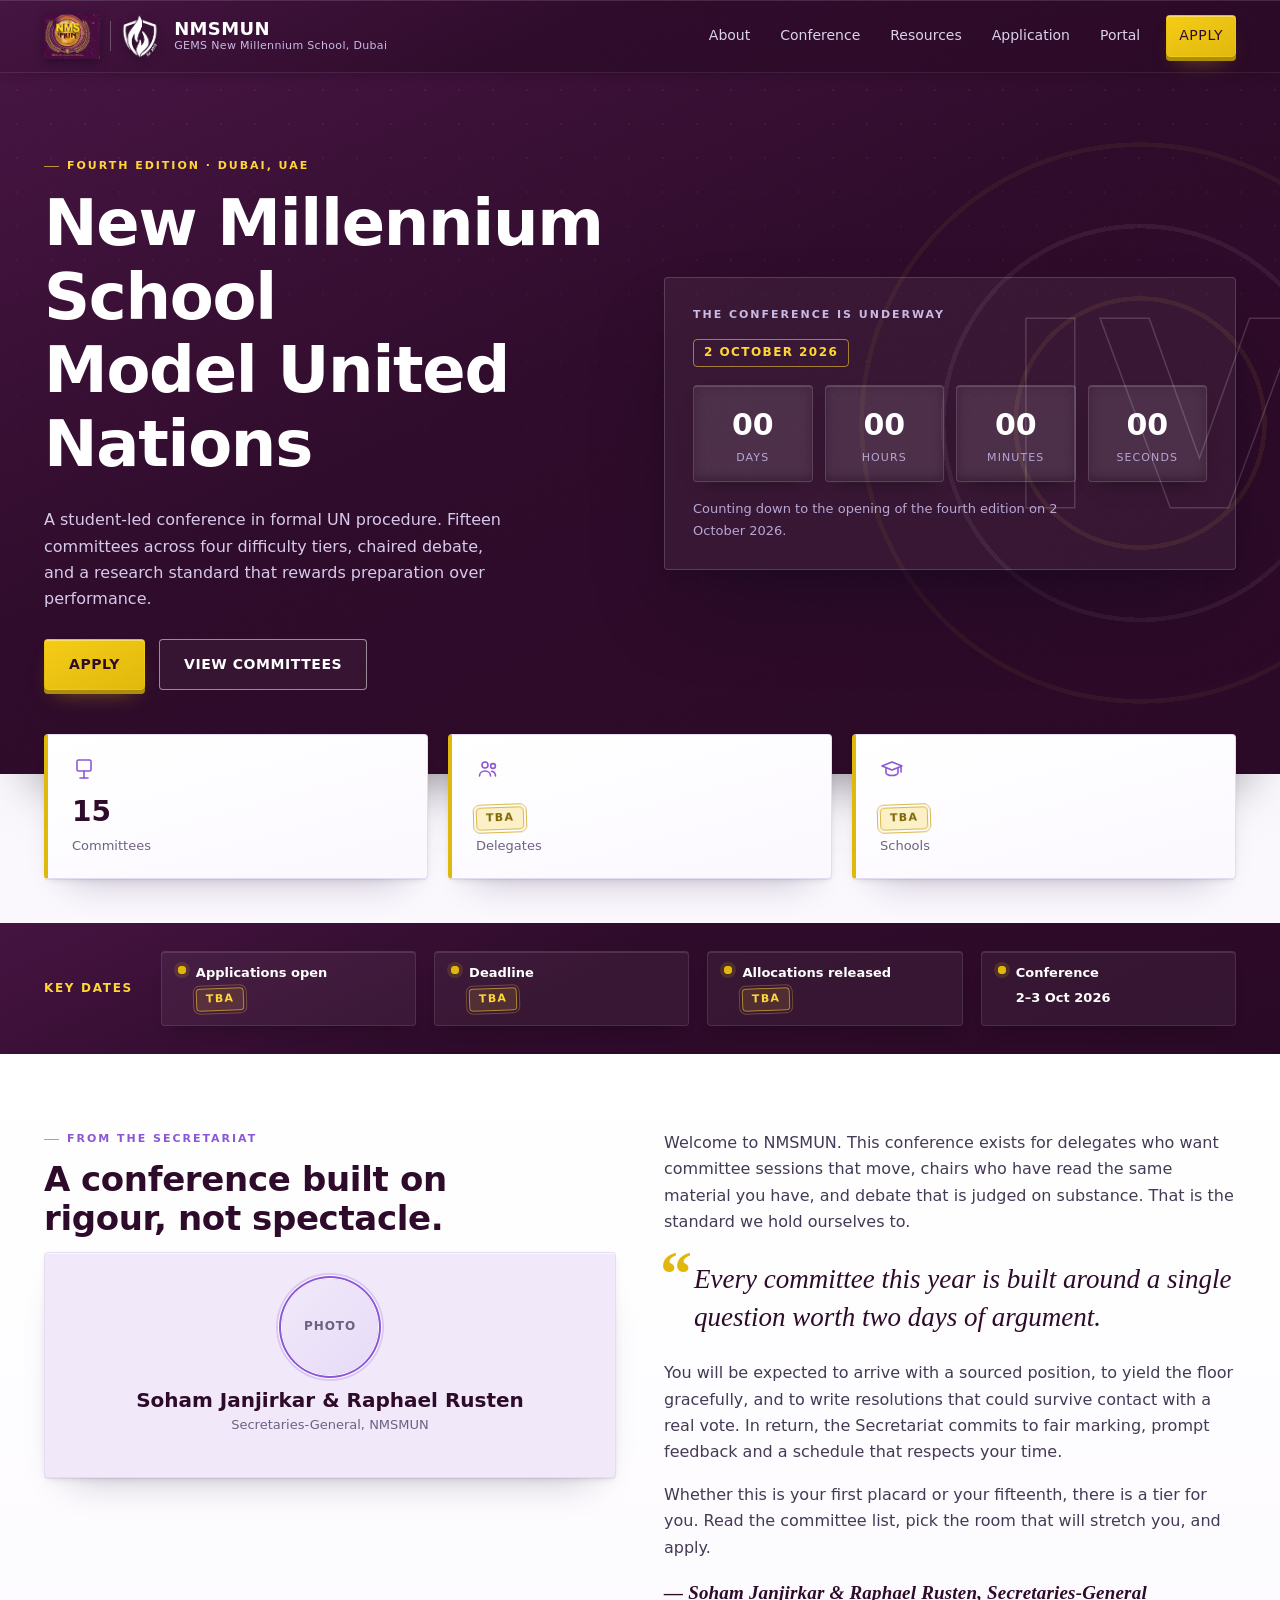
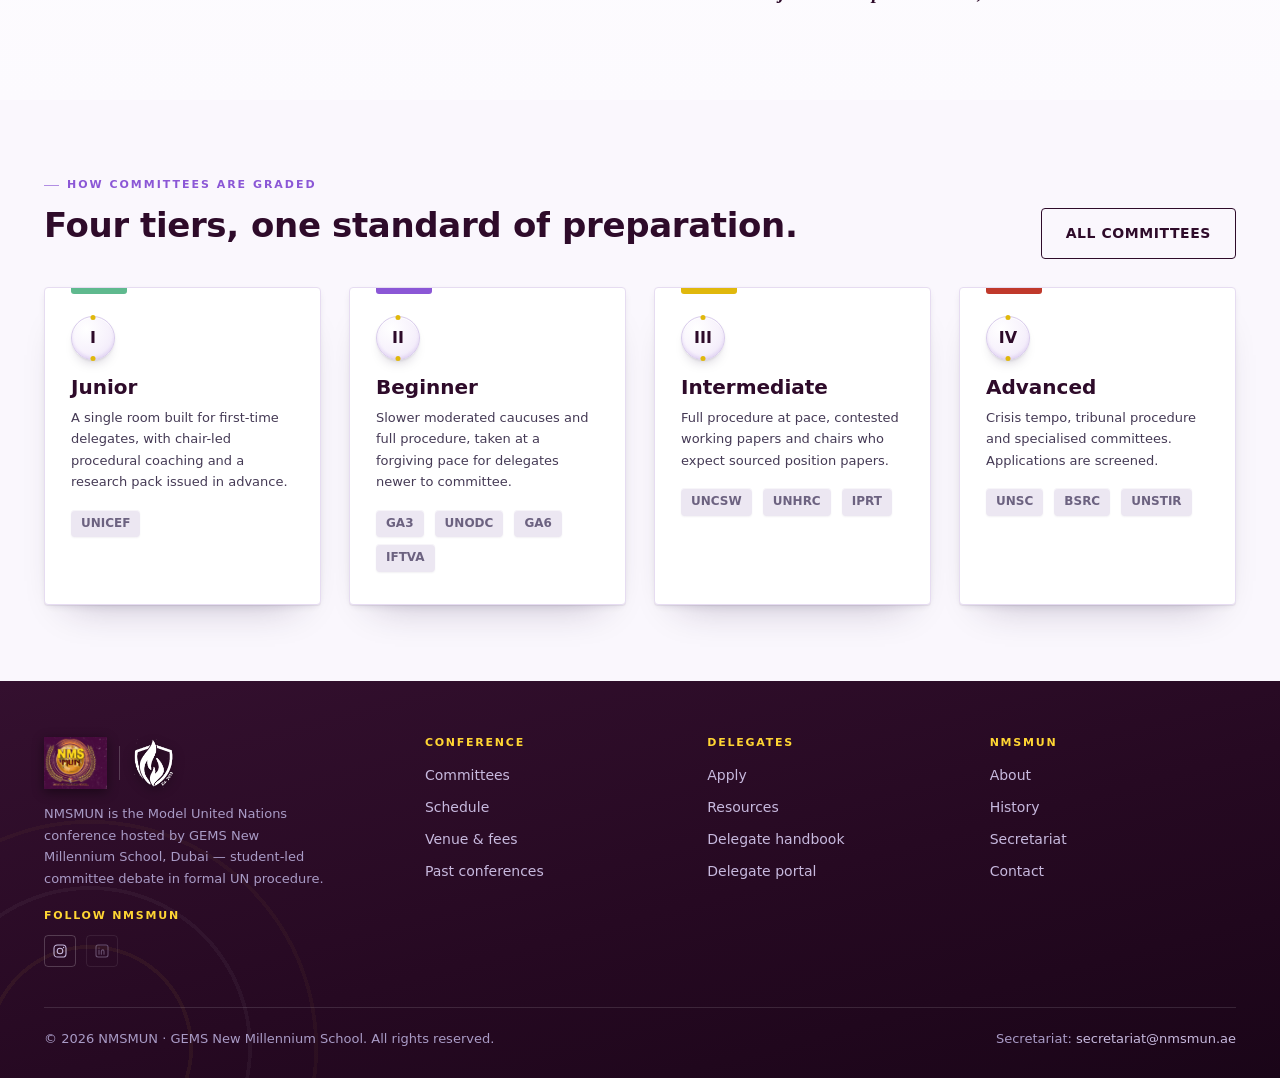
==== Website MUN/index.html @ 80db4995 "Add files via upload" ====
<!doctype html>
<html lang="en">
<head>
  <meta charset="utf-8">
  <meta name="viewport" content="width=device-width, initial-scale=1">
  <title>NMSMUN — New Millennium School Model United Nations</title>
  <meta name="description" content="NMSMUN is the Model United Nations conference hosted by GEMS New Millennium School, Dubai. Fourth edition — applications and dates to be announced.">
  <meta http-equiv="Content-Security-Policy" content="default-src 'self'; script-src 'self'; style-src 'self' 'unsafe-inline' https://fonts.googleapis.com; font-src https://fonts.gstatic.com; img-src 'self' data:; connect-src 'self'; object-src 'none'; base-uri 'self'; form-action 'self'">
  <meta name="referrer" content="strict-origin-when-cross-origin">
  <meta name="theme-color" content="#350D30">
  <link rel="icon" href="assets/favicon.svg" type="image/svg+xml">
  <link rel="preconnect" href="https://fonts.googleapis.com">
  <link rel="preconnect" href="https://fonts.gstatic.com" crossorigin>
  <link href="https://fonts.googleapis.com/css2?family=Bricolage+Grotesque:opsz,wght@12..96,400;12..96,600;12..96,700&family=Fraunces:ital,opsz,wght@0,9..144,500;0,9..144,600;1,9..144,500;1,9..144,600&family=Outfit:wght@400;500;600;700&display=swap" rel="stylesheet">
  <link rel="stylesheet" href="css/styles.css">
</head>
<body class="page-home">
  <!-- Header is injected by js/site.js (edit it in SITE_CONFIG there) -->
  <div id="site-header"></div>

  <main>

    <!-- ============================================================
         HERO
         ============================================================ -->
    <section class="hero section">
      <span class="hero__numeral" aria-hidden="true">IV</span>
      <div class="container split split--hero">

        <div>
          <span class="eyebrow eyebrow--on-purple" data-typewriter>Fourth edition · Dubai, UAE</span>
          <h1 class="hero-title">
            New Millennium School<br>
            Model United Nations
          </h1>
          <p>
            A student-led conference in formal UN procedure. Fifteen committees across four
            difficulty tiers, chaired debate, and a research standard that rewards
            preparation over performance.
          </p>
          <div class="hero__actions">
            <a class="btn btn--primary" href="application.html">Apply</a>
            <a class="btn btn--outline-light" href="conference.html">View committees</a>
          </div>
        </div>

        <!-- Countdown card -->
        <div class="countdown" id="countdown">
          <div class="countdown__label">Conference opens in</div>
          <!-- data-cd-tba: shows "Date TBA" until countdownDateIsConfirmed is true
               in js/site.js, then shows the formatted conference date -->
          <span class="tba tba--on-purple" data-cd-tba>Date TBA</span>
          <div class="countdown__tiles">
            <div class="countdown__tile">
              <div class="countdown__num" data-cd="days">--</div>
              <div class="countdown__unit">Days</div>
            </div>
            <div class="countdown__tile">
              <div class="countdown__num" data-cd="hours">--</div>
              <div class="countdown__unit">Hours</div>
            </div>
            <div class="countdown__tile">
              <div class="countdown__num" data-cd="minutes">--</div>
              <div class="countdown__unit">Minutes</div>
            </div>
            <div class="countdown__tile">
              <div class="countdown__num" data-cd="seconds">--</div>
              <div class="countdown__unit">Seconds</div>
            </div>
          </div>
          <p class="small" style="color:#B7A6D4;margin:16px 0 0">
            Counting down to the opening of the fourth edition on 2 October 2026.
          </p>
        </div>

      </div>
    </section>

    <!-- Stat tiles (overlap the hero slightly) -->
    <div class="container">
      <div class="stat-row" data-reveal-stagger>
        <div class="stat">
          <svg class="icon-glyph" viewBox="0 0 24 24" fill="none" stroke="currentColor" stroke-width="1.6" stroke-linecap="round" stroke-linejoin="round" aria-hidden="true">
            <rect x="5" y="3" width="14" height="11" rx="1.5"/>
            <line x1="12" y1="14" x2="12" y2="21"/>
            <line x1="8" y1="21" x2="16" y2="21"/>
          </svg>
          <div class="stat__num" data-count="15">0</div>
          <div class="stat__label">Committees</div>
        </div>
        <div class="stat">
          <svg class="icon-glyph" viewBox="0 0 24 24" fill="none" stroke="currentColor" stroke-width="1.6" stroke-linecap="round" stroke-linejoin="round" aria-hidden="true">
            <circle cx="9" cy="8" r="3"/>
            <path d="M3.5 19c0-3 2.5-5 5.5-5s5.5 2 5.5 5"/>
            <circle cx="17" cy="9" r="2.4"/>
            <path d="M15.5 14.2c2.3 0.3 4 2.1 4 4.8"/>
          </svg>
          <div class="stat__num"><span class="tba">TBA</span></div>
          <div class="stat__label">Delegates</div>
        </div>
        <div class="stat">
          <svg class="icon-glyph" viewBox="0 0 24 24" fill="none" stroke="currentColor" stroke-width="1.6" stroke-linecap="round" stroke-linejoin="round" aria-hidden="true">
            <path d="M2 9l10-4 10 4-10 4-10-4z"/>
            <path d="M6 11v5c0 1.2 2.7 2.5 6 2.5s6-1.3 6-2.5v-5"/>
            <path d="M21 9v6"/>
          </svg>
          <div class="stat__num"><span class="tba">TBA</span></div>
          <div class="stat__label">Schools</div>
        </div>
      </div>
    </div>

    <!-- Key dates strip -->
    <section class="key-dates">
      <div class="container key-dates__inner">
        <span class="key-dates__label">Key Dates</span>
        <div class="status-strip">
          <div class="status-strip__item">
            <span class="dot" aria-hidden="true"></span>
            <div><h4>Applications open</h4><span class="tba tba--on-purple">TBA</span></div>
          </div>
          <div class="status-strip__item">
            <span class="dot" aria-hidden="true"></span>
            <div><h4>Deadline</h4><span class="tba tba--on-purple">TBA</span></div>
          </div>
          <div class="status-strip__item">
            <span class="dot" aria-hidden="true"></span>
            <div><h4>Allocations released</h4><span class="tba tba--on-purple">TBA</span></div>
          </div>
          <div class="status-strip__item">
            <span class="dot" aria-hidden="true"></span>
            <div><h4>Conference</h4><strong class="small key-dates__value">2–3 Oct 2026</strong></div>
          </div>
        </div>
      </div>
    </section>

    <!-- ============================================================
         SECRETARY-GENERAL'S LETTER
         ============================================================ -->
    <section class="section section--white">
      <div class="container split">

        <div>
          <span class="eyebrow">From the Secretariat</span>
          <h2 class="section-title">A conference built on rigour, not spectacle.</h2>
          <div class="sg-card">
            <div class="ph ph--round ph--avatar" role="img" aria-label="Photos of the Secretaries-General — to be added">Photo</div>
            <h3 class="card-title">Soham Janjirkar &amp; Raphael Rusten</h3>
            <p class="small muted">Secretaries-General, NMSMUN</p>
          </div>
        </div>

        <div>
          <!-- EDIT: replace with the real welcome letter text -->
          <p>
            Welcome to NMSMUN. This conference exists for delegates who want committee
            sessions that move, chairs who have read the same material you have, and
            debate that is judged on substance. That is the standard we hold ourselves to.
          </p>
          <p class="pull-quote">
            Every committee this year is built around a single question worth two days of
            argument.
          </p>
          <p>
            You will be expected to arrive with a sourced position, to yield
            the floor gracefully, and to write resolutions that could survive contact with
            a real vote. In return, the Secretariat commits to fair marking, prompt
            feedback and a schedule that respects your time.
          </p>
          <p>
            Whether this is your first placard or your fifteenth, there is a tier for you.
            Read the committee list, pick the room that will stretch you, and apply.
          </p>
          <p class="signature">— Soham Janjirkar &amp; Raphael Rusten, Secretaries-General</p>
        </div>

      </div>
    </section>

    <!-- ============================================================
         TIERS & COMMUNITIES
         ============================================================ -->
    <section class="section">
      <div class="container">

        <div style="display:flex;justify-content:space-between;align-items:flex-end;gap:20px;flex-wrap:wrap;margin-bottom:28px">
          <div>
            <span class="eyebrow">How committees are graded</span>
            <h2 class="section-title">Four tiers, one standard of preparation.</h2>
          </div>
          <a class="btn btn--outline" href="conference.html">All committees</a>
        </div>

        <div class="grid grid-4" data-reveal-stagger>
          <!-- Junior -->
          <div class="card card--hover">
            <div class="card__top-edge" style="background:#5FB98E"></div>
            <div class="numeral-badge" aria-hidden="true">I</div>
            <h3 class="card-title">Junior</h3>
            <p class="small">A single room built for first-time delegates, with chair-led procedural coaching and a research pack issued in advance.</p>
            <div>
              <span class="chip">UNICEF</span>
            </div>
          </div>
          <!-- Beginner -->
          <div class="card card--hover">
            <div class="card__top-edge" style="background:#8B57D6"></div>
            <div class="numeral-badge" aria-hidden="true">II</div>
            <h3 class="card-title">Beginner</h3>
            <p class="small">Slower moderated caucuses and full procedure, taken at a forgiving pace for delegates newer to committee.</p>
            <div>
              <span class="chip">GA3</span>
              <span class="chip">UNODC</span>
              <span class="chip">GA6</span>
              <span class="chip">IFTVA</span>
            </div>
          </div>
          <!-- Intermediate -->
          <div class="card card--hover">
            <div class="card__top-edge" style="background:#E0B80C"></div>
            <div class="numeral-badge" aria-hidden="true">III</div>
            <h3 class="card-title">Intermediate</h3>
            <p class="small">Full procedure at pace, contested working papers and chairs who expect sourced position papers.</p>
            <div>
              <span class="chip">UNCSW</span>
              <span class="chip">UNHRC</span>
              <span class="chip">IPRT</span>
            </div>
          </div>
          <!-- Advanced -->
          <div class="card card--hover">
            <div class="card__top-edge" style="background:#C0392B"></div>
            <div class="numeral-badge" aria-hidden="true">IV</div>
            <h3 class="card-title">Advanced</h3>
            <p class="small">Crisis tempo, tribunal procedure and specialised committees. Applications are screened.</p>
            <div>
              <span class="chip">UNSC</span>
              <span class="chip">BSRC</span>
              <span class="chip">UNSTIR</span>
            </div>
          </div>
        </div>

      </div>
    </section>

  </main>

  <!-- Footer is injected by js/site.js -->
  <div id="site-footer"></div>
  <script src="js/site.js"></script>
</body>
</html>
---- Website MUN/css/styles.css ----
/* ==========================================================================
   NMSMUN — GEMS New Millennium School Model United Nations
   Global stylesheet. One file, used by every page.

   HOW THIS FILE IS ORGANISED
   1.  Design tokens (colours, fonts, spacing)  <- edit brand colours here
   2.  Base / reset
   3.  Typography helpers
   4.  Layout (container, section, grid)
   5.  Buttons
   6.  Header
   7.  Footer
   8.  Reusable components (cards, chips, TBA flag, stat tiles, accordion...)
   9.  Scroll-reveal animation
   10. Page-specific blocks (home, about, conference, resources, application, portal)
   11. Visual flourishes & extended motion
   12. Responsive / media queries

   Nothing here needs changing to edit page TEXT — that lives in the .html files
   and in js/site.js (header + footer).
   ========================================================================== */

/* 1. DESIGN TOKENS ========================================================= */
:root {
  /* Brand colours (from the design system) */
  --purple:            #2E0B2A; /* header / footer / banners — brand purple, balanced for legibility */
  --purple-deep:       #260922; /* footer — a touch darker than the header */
  --accent:            #8B57D6; /* accent + links */
  --btn:               #E0B80C; /* buttons (yellow / gold) */
  --btn-hover:         #F5CC16; /* buttons brighten on hover */
  --bg:                #FAF7FD; /* page background */
  --text:              #453A55; /* body text */
  --yellow-on-purple:  #FFD633; /* yellow text ON dark purple only */
  --yellow-on-white:   #7D6404; /* yellow text on light backgrounds (never bright yellow) */

  /* Support tones (derived, safe to tweak) */
  --lilac:             #F1E9FA; /* soft lilac card fill */
  --lilac-deep:        #E7DBF7; /* lilac used on white sections */
  --cream:             #FDF7E3; /* confirmation card */
  --border:            #E6DCF1; /* thin 1px light border */
  --border-strong:     #D9CCEC;
  --grey-chip-bg:      #ECE7F2;
  --grey-chip-text:    #6C6280;
  --white:             #FFFFFF;

  /* Type */
  --font-head: "Bricolage Grotesque", "Trebuchet MS", system-ui, sans-serif;
  --font-body: "Outfit", system-ui, -apple-system, "Segoe UI", sans-serif;
  --font-serif: "Fraunces", "Iowan Old Style", Georgia, serif; /* editorial accent — pull-quotes, signature only */

  /* Shape */
  --radius: 4px;                 /* sharp 4px corners everywhere */
  --maxw: 1240px;                /* content max width */
  --hairline: 1px solid var(--border);

  /* Motion */
  --ease: cubic-bezier(0.22, 0.61, 0.36, 1);
  --reveal-speed: 620ms;         /* medium-speed scroll fade */

  /* Shadows — resting elevation for cards/tiles, plus the hover shadow.
     Each is layered (a tight contact shadow + a soft ambient throw) so
     raised surfaces read as sitting at a real height above the page,
     not just outlined. */
  --shadow-rest: 0 1px 1px rgba(37, 20, 63, 0.07), 0 3px 8px -3px rgba(37, 20, 63, 0.14), 0 22px 40px -26px rgba(37, 20, 63, 0.32);
  --shadow-hover: 0 2px 3px rgba(37, 20, 63, 0.09), 0 10px 20px -8px rgba(37, 20, 63, 0.24), 0 36px 60px -28px rgba(37, 20, 63, 0.4);
  --shadow-lg: 0 8px 18px -6px rgba(20, 8, 30, 0.35), 0 46px 90px -34px rgba(20, 8, 30, 0.62);
  --shadow-press: inset 0 2px 5px rgba(37, 20, 63, 0.16), inset 0 0 0 1px rgba(37, 20, 63, 0.03);

  /* Bevels — a hairline highlight standing in for a light source above the
     page, so flat-coloured raised surfaces (white cards, dark glass tiles)
     read as having a lit top edge rather than a painted-on rectangle. */
  --bevel: inset 0 1px 0 rgba(255, 255, 255, 0.8);
  --bevel-dark: inset 0 1px 0 rgba(255, 255, 255, 0.12);

  --btn-shade: #AD8C0A; /* the "side" of the gold button — darker gold, gives it a pressable edge */

  /* Gradient fills for the dark-purple panels (header, hero, footer, banners) —
     a slight diagonal shift in the same brand purple, so panels read as lit
     rather than flat colour swatches. */
  --grad-purple: linear-gradient(155deg, #451441 0%, var(--purple) 45%, #2a0926 100%);
  --grad-purple-deep: linear-gradient(165deg, #34102f 0%, var(--purple-deep) 55%, #1a0518 100%);
}

/* 2. BASE / RESET ========================================================= */
*, *::before, *::after { box-sizing: border-box; }

html { scroll-behavior: smooth; }

body {
  margin: 0;
  /* Two faint colour washes behind the whole page — barely visible on their
     own, but they stop every white/lilac section from reading as one flat
     sheet of colour. */
  background:
    radial-gradient(1100px 620px at 12% -8%, rgba(139, 87, 214, 0.06), transparent 60%),
    radial-gradient(900px 520px at 112% 8%, rgba(224, 184, 12, 0.05), transparent 55%),
    var(--bg);
  color: var(--text);
  font-family: var(--font-body);
  font-size: 16px;
  line-height: 1.65;
  -webkit-font-smoothing: antialiased;
  text-rendering: optimizeLegibility;
}

img { max-width: 100%; display: block; }
a { color: var(--accent); text-decoration: none; }
a:hover { text-decoration: underline; }

/* Fine paper-grain overlay across the whole site — the one thing that most
   separates a flat template from something that feels printed/tactile.
   Fixed, non-interactive, blended so it reads on both light and dark panels. */
body::after {
  content: "";
  position: fixed;
  inset: 0;
  z-index: 250;
  pointer-events: none;
  opacity: 0.035;
  mix-blend-mode: overlay;
  background-image: url("data:image/svg+xml,%3Csvg xmlns='http://www.w3.org/2000/svg'%3E%3Cfilter id='n'%3E%3CfeTurbulence type='fractalNoise' baseFrequency='0.85' numOctaves='2' stitchTiles='stitch'/%3E%3C/filter%3E%3Crect width='100%25' height='100%25' filter='url(%23n)'/%3E%3C/svg%3E");
  background-size: 180px 180px;
}

/* Keyboard focus ring — visible on every interactive element, not just
   form fields. Colour flips to gold inside dark-purple regions so it
   stays legible against both backgrounds. */
:focus-visible { outline: 2px solid var(--accent); outline-offset: 2px; }
.site-header :focus-visible,
.site-footer :focus-visible,
.hero :focus-visible,
.page-banner :focus-visible,
.how-box :focus-visible,
body.page-portal :focus-visible {
  outline-color: var(--yellow-on-purple);
}

h1, h2, h3, h4 {
  font-family: var(--font-head);
  font-weight: 600;              /* semi-bold */
  color: var(--purple);
  line-height: 1.15;
  margin: 0 0 0.4em;
  text-wrap: balance;
}

p { margin: 0 0 1rem; }
ul { margin: 0; padding: 0; list-style: none; }

/* 3. TYPOGRAPHY HELPERS =================================================== */
/* Bold 11px all-caps label with wide letter-spacing, sits above headings */
.eyebrow {
  font-family: var(--font-body);
  font-weight: 700;
  font-size: 11px;
  letter-spacing: 0.18em;
  text-transform: uppercase;
  color: var(--accent);
  margin: 0 0 12px;
  display: block;
}
.eyebrow--on-purple { color: var(--yellow-on-purple); }
/* Small tick before every eyebrow — a running "document heading" mark */
.eyebrow::before {
  content: "";
  display: inline-block;
  width: 15px;
  height: 1px;
  margin-right: 8px;
  vertical-align: middle;
  background: currentColor;
  opacity: 0.65;
}

.section-title { font-size: 34px; letter-spacing: -0.01em; }   /* section titles: 34px */
.card-title    { font-size: 20px; }           /* card titles: 20px */
.small         { font-size: 13px; }           /* small text: 13px */
.muted         { color: var(--grey-chip-text); }
.lede          { font-size: 18px; }

/* Hero headline scales 40 -> 64px */
.hero-title { font-size: clamp(40px, 5.4vw, 64px); letter-spacing: -0.02em; }

/* --- Pull-quote: the one editorial serif moment (SG letter, etc.) ------ */
.pull-quote {
  font-family: var(--font-serif);
  font-style: italic;
  font-weight: 500;
  font-size: clamp(21px, 2.4vw, 27px);
  line-height: 1.42;
  color: var(--purple);
  position: relative;
  padding-left: 30px;
  margin: 24px 0;
}
.pull-quote::before {
  content: "\201C";
  position: absolute;
  left: -4px;
  top: -18px;
  font-family: var(--font-serif);
  font-style: normal;
  font-weight: 600;
  font-size: 64px;
  line-height: 1;
  color: var(--btn);
}
.signature {
  font-family: var(--font-serif);
  font-style: italic;
  font-weight: 600;
  font-size: 19px;
  color: var(--purple);
  letter-spacing: 0.01em;
}

/* 4. LAYOUT ============================================================== */
.container {
  width: 100%;
  max-width: var(--maxw);
  margin: 0 auto;
  padding: 0 24px;
}

/* Every <section class="section"> fades in on scroll (see block 9) */
.section { padding: 76px 0; }
.section--tight { padding: 52px 0; }
.section--white { background: linear-gradient(180deg, #FFFFFF 0%, #FCFAFE 100%); }
.section--lilac { background: linear-gradient(165deg, var(--lilac) 0%, var(--lilac-deep) 100%); }

.grid { display: grid; gap: 28px; }
.grid-2 { grid-template-columns: 1fr 1fr; }
.grid-3 { grid-template-columns: repeat(3, 1fr); }
.grid-4 { grid-template-columns: repeat(4, 1fr); }

.split {
  display: grid;
  grid-template-columns: 1fr 1fr;
  gap: 48px;
  align-items: start;
}
.split--hero { align-items: center; }

/* Purple banner that sits under the header on interior pages */
.page-banner {
  background: var(--grad-purple);
  color: var(--white);
  padding: 64px 0;
}
.page-banner h1 { color: var(--white); font-size: clamp(32px, 4.4vw, 48px); }
.page-banner p { color: #D9CCEC; max-width: 60ch; margin: 0; }
.page-banner .eyebrow { color: var(--yellow-on-purple); }

/* 5. BUTTONS ============================================================= */
.btn {
  display: inline-flex;
  align-items: center;
  justify-content: center;
  gap: 8px;
  font-family: var(--font-body);
  font-weight: 700;
  font-size: 14px;
  letter-spacing: 0.04em;
  text-transform: uppercase;
  padding: 13px 24px;
  border-radius: var(--radius);
  border: 1px solid transparent;
  cursor: pointer;
  transition: background-color 160ms var(--ease), color 160ms var(--ease),
              border-color 160ms var(--ease), transform 160ms var(--ease);
}
.btn:hover { text-decoration: none; transform: translateY(-2px); }
.btn:active { transform: translateY(0) scale(0.96); }
.btn[disabled]:hover, .btn[disabled]:active { transform: none; }

/* Primary — the yellow button. Brightens on hover. Gradient + a solid
   "side" edge (the 0 4px 0 layer) instead of a flat fill, so it reads as a
   physical keycap sitting above the page — and can visibly press down. */
.btn--primary {
  background: linear-gradient(155deg, var(--btn-hover), var(--btn));
  color: var(--purple);
  box-shadow: 0 4px 0 var(--btn-shade), 0 12px 22px -12px rgba(224, 184, 12, 0.55), inset 0 1px 0 rgba(255, 255, 255, 0.35);
}
.btn--primary:hover {
  background: linear-gradient(155deg, var(--btn-hover), var(--btn-hover));
  box-shadow: 0 6px 0 var(--btn-shade), 0 20px 32px -12px rgba(224, 184, 12, 0.65), inset 0 1px 0 rgba(255, 255, 255, 0.45);
}
.btn--primary:active {
  transform: translateY(2px);
  box-shadow: 0 2px 0 var(--btn-shade), 0 8px 16px -10px rgba(224, 184, 12, 0.5), inset 0 1px 0 rgba(255, 255, 255, 0.3);
}

/* Outlined — used next to the primary button */
.btn--outline {
  background: transparent;
  border-color: currentColor;
  color: var(--purple);
}
.btn--outline:hover { border-color: var(--btn); color: var(--yellow-on-white); box-shadow: var(--shadow-rest); }

/* Outline variant when sitting on the dark purple hero — a touch of glass */
.btn--outline-light {
  color: var(--white);
  border-color: rgba(255,255,255,0.5);
  background: rgba(255, 255, 255, 0.04);
  backdrop-filter: blur(6px);
  -webkit-backdrop-filter: blur(6px);
}
.btn--outline-light:hover { border-color: var(--btn); color: var(--yellow-on-purple); background: rgba(255, 255, 255, 0.07); }

.btn--sm { padding: 9px 16px; font-size: 12px; }
.btn[disabled] { opacity: 0.45; cursor: not-allowed; }

/* 6. HEADER ============================================================= */
/* Markup is injected by js/site.js so it is identical on every page. */
.site-header {
  position: sticky;
  top: 0;
  z-index: 100;
  background: var(--grad-purple);
  border-bottom: 1px solid rgba(255, 255, 255, 0.08);
  box-shadow: var(--bevel-dark), 0 4px 14px -8px rgba(10, 4, 14, 0.45);
  transition: box-shadow 260ms var(--ease);
}
/* js/site.js (initHeaderScrollShadow) adds this once the page scrolls, so the
   header lifts off the content instead of just ending at a hairline. */
.site-header.is-scrolled { box-shadow: var(--bevel-dark), 0 18px 34px -22px rgba(10, 4, 14, 0.65); }
.site-header__inner {
  display: flex;
  align-items: center;
  justify-content: space-between;
  gap: 24px;
  min-height: 72px;
  padding-top: 10px;
  padding-bottom: 10px;
}
.brand { display: flex; align-items: center; gap: 12px; }
.brand__logos { display: flex; align-items: center; gap: 10px; }
.brand__logos img { height: 46px; width: auto; filter: drop-shadow(0 3px 5px rgba(10, 4, 14, 0.4)); transition: transform 260ms var(--ease); }         /* logos at 46px */
.brand:hover .brand__logos img:first-child { transform: rotate(-8deg) scale(1.08); }
.brand__divider {
  width: 1px;
  height: 30px;
  background: rgba(255, 255, 255, 0.25);
}
.brand__text { display: flex; flex-direction: column; line-height: 1.15; }
.brand__name {
  font-family: var(--font-head);
  font-weight: 600;
  font-size: 18px;
  color: var(--white);
  letter-spacing: 0.02em;
}
.brand__school { font-size: 11px; color: #C9B9E4; letter-spacing: 0.03em; }

.nav { display: flex; align-items: center; gap: 6px; }
.nav a {
  position: relative;
  color: #DCD2EC;
  font-size: 14px;
  font-weight: 500;
  padding: 8px 12px;
  border-radius: var(--radius);
}
.nav a:hover { color: var(--white); text-decoration: none; }
/* Active page gets a yellow underline */
.nav a[aria-current="page"] { color: var(--white); }
.nav a[aria-current="page"]::after {
  content: "";
  position: absolute;
  left: 12px;
  right: 12px;
  bottom: 2px;
  height: 2px;
  background: var(--btn);
  border-radius: 2px;
}
.nav .btn { margin-left: 8px; }
/* Nav link colour must not bleed into the Apply button */
.nav .btn--primary { color: var(--purple); }
.nav .btn--primary:hover { color: var(--purple); }
.nav .btn--outline-light { color: var(--white); }

/* Mobile nav toggle (hidden on desktop) */
.nav-toggle {
  display: none;
  background: transparent;
  border: 1px solid rgba(255,255,255,0.3);
  border-radius: var(--radius);
  color: var(--white);
  padding: 8px 10px;
  cursor: pointer;
  font-size: 13px;
}

/* 7. FOOTER ============================================================= */
.site-footer {
  background: var(--grad-purple-deep);
  color: #C7B9DE;
  padding: 56px 0 28px;
  position: relative;
  overflow: hidden;
}
.site-footer a { color: #C7B9DE; }
.site-footer a:hover { color: var(--yellow-on-purple); text-decoration: none; }
/* Faint echo of the hero/page-banner ring motif, so the footer reads as
   part of the same system rather than a plain dark strip closing the page. */
.site-footer::before {
  content: "";
  position: absolute;
  bottom: -230px; left: -170px;
  width: 520px; height: 520px;
  border-radius: 50%;
  pointer-events: none;
  z-index: 0;
  background: radial-gradient(circle,
    transparent 0 27%,
    rgba(255, 214, 51, 0.05) 27% 28%, transparent 28% 43%,
    rgba(255, 255, 255, 0.04) 43% 44%, transparent 44% 61%,
    rgba(255, 214, 51, 0.035) 61% 62%, transparent 62% 80%,
    rgba(255, 255, 255, 0.03) 80% 81%, transparent 81%);
}
.site-footer > .container { position: relative; z-index: 1; }
.footer-top {
  display: grid;
  grid-template-columns: 1.4fr 1fr 1fr 1fr;
  gap: 36px;
}
.footer-brand__logos { display: flex; align-items: center; gap: 12px; margin-bottom: 14px; }
.footer-brand__logos img { height: 52px; width: auto; filter: drop-shadow(0 3px 6px rgba(0, 0, 0, 0.45)); }   /* footer logos at 52px */
.footer-brand__divider { width: 1px; height: 34px; background: rgba(255,255,255,0.2); }
.footer-brand p { font-size: 13px; max-width: 34ch; color: #A99BC6; }
.footer-social { margin-top: 18px; }
.footer-social__label {
  display: block;
  font-family: var(--font-body);
  font-weight: 700;
  font-size: 11px;
  letter-spacing: 0.16em;
  text-transform: uppercase;
  color: var(--yellow-on-purple);
  margin-bottom: 10px;
}
.footer-social__icons { display: flex; gap: 10px; }
.footer-social__link {
  display: flex;
  align-items: center;
  justify-content: center;
  width: 32px;
  height: 32px;
  border: 1px solid rgba(255,255,255,0.2);
  border-radius: var(--radius);
  color: #C7B9DE;
  transition: border-color 200ms var(--ease), color 200ms var(--ease);
}
.footer-social__link:hover { border-color: var(--yellow-on-purple); color: var(--yellow-on-purple); }
.footer-social__link.is-soon { opacity: 0.4; cursor: default; }
.footer-social__link.is-soon:hover { border-color: rgba(255,255,255,0.2); color: #C7B9DE; }
.footer-col h4 {
  font-family: var(--font-body);
  font-weight: 700;
  font-size: 11px;
  letter-spacing: 0.16em;
  text-transform: uppercase;
  color: var(--yellow-on-purple);
  margin-bottom: 14px;
}
.footer-col li { margin-bottom: 9px; font-size: 14px; }
.footer-bottom {
  margin-top: 40px;
  padding-top: 20px;
  border-top: 1px solid rgba(255, 255, 255, 0.12);
  display: flex;
  justify-content: space-between;
  gap: 16px;
  flex-wrap: wrap;
  font-size: 13px;
  color: #A99BC6;
}

/* 8. REUSABLE COMPONENTS ================================================ */

/* --- TBA / placeholder flag -------------------------------------------------
   Wrap ANY not-yet-final value in <span class="tba">TBA</span> (or add the
   class "is-tba" to a chip). Every placeholder on the site uses this so it is
   obvious what still needs real content. */
.tba {
  display: inline-block;
  font-family: var(--font-body);
  font-weight: 700;
  font-size: 11px;
  letter-spacing: 0.12em;
  text-transform: uppercase;
  color: var(--yellow-on-white);
  background: #FBF0C6;
  border: 1.5px solid #D9B84A;
  outline: 1px solid #D9B84A;
  outline-offset: 2px;
  border-radius: var(--radius);
  padding: 2px 9px;
  line-height: 1.5;
  transform: rotate(-2deg);
}
/* TBA sitting on a dark purple background */
.tba--on-purple {
  color: var(--yellow-on-purple);
  background: rgba(255, 214, 51, 0.12);
  border-color: rgba(255, 214, 51, 0.55);
  outline-color: rgba(255, 214, 51, 0.28);
}

/* --- Numeral badge: the site's recurring roman-numeral seal — tier
   markers, milestones, resource cards, all read from the same device. */
.numeral-badge, .rn-card__numeral {
  display: inline-flex;
  align-items: center;
  justify-content: center;
  width: 44px;
  height: 44px;
  border-radius: 50%;
  border: 1.5px solid var(--border-strong);
  font-family: var(--font-head);
  font-weight: 600;
  font-size: 16px;
  color: var(--purple);
  background: radial-gradient(circle at 34% 28%, #FFFFFF 0%, #F7F2FC 55%, #ECE3F7 100%);
  position: relative;
  flex: none;
  line-height: 1;
  box-shadow: 0 1px 2px rgba(37, 20, 63, 0.08), 0 8px 14px -9px rgba(37, 20, 63, 0.4),
              inset 0 1px 0 rgba(255, 255, 255, 0.95), inset 0 -2px 3px rgba(139, 87, 214, 0.14);
  transition: box-shadow 220ms var(--ease), transform 220ms var(--ease);
}
.card--hover:hover .numeral-badge {
  box-shadow: 0 0 0 5px rgba(139, 87, 214, 0.12), 0 10px 16px -9px rgba(37, 20, 63, 0.45),
              inset 0 1px 0 rgba(255, 255, 255, 0.95), inset 0 -2px 3px rgba(139, 87, 214, 0.14);
  transform: scale(1.06);
}
.numeral-badge::before, .numeral-badge::after,
.rn-card__numeral::before, .rn-card__numeral::after {
  content: "";
  position: absolute;
  left: 50%;
  width: 5px;
  height: 5px;
  border-radius: 50%;
  background: var(--btn);
  transform: translateX(-50%);
}
.numeral-badge::before, .rn-card__numeral::before { top: -2px; }
.numeral-badge::after,  .rn-card__numeral::after  { bottom: -2px; }
.card > .numeral-badge { margin-bottom: 16px; }
.rn-card__numeral { font-size: 18px; margin-bottom: 16px; }

.numeral-badge--on-purple {
  background: radial-gradient(circle at 34% 28%, rgba(255, 255, 255, 0.16), rgba(255, 255, 255, 0.02) 65%);
  border-color: rgba(255, 214, 51, 0.5);
  color: var(--white);
  box-shadow: 0 8px 14px -9px rgba(0, 0, 0, 0.55), inset 0 1px 0 rgba(255, 255, 255, 0.22), inset 0 -2px 3px rgba(0, 0, 0, 0.35);
}
.numeral-badge--on-purple::before, .numeral-badge--on-purple::after {
  background: var(--yellow-on-purple);
}

/* --- Card ---------------------------------------------------------------- */
.card {
  background: var(--white);
  border: var(--hairline);
  border-radius: var(--radius);
  padding: 26px;
  box-shadow: var(--shadow-rest), var(--bevel);
  transition: transform 200ms var(--ease), box-shadow 200ms var(--ease),
              border-color 200ms var(--ease);
}
/* Cards lift + tilt toward the cursor on hover, soft shadow, border turns
   yellow. --tilt-x/--tilt-y/--spot-x/--spot-y are set by js/site.js
   (initCardTilt) — they simply sit at their flat defaults without JS. */
.card--hover {
  --tilt-x: 0deg;
  --tilt-y: 0deg;
  --lift: 0px;
  position: relative;
  transform: perspective(900px) rotateX(var(--tilt-x)) rotateY(var(--tilt-y)) translateY(var(--lift));
}
.card--hover::before {
  content: "";
  position: absolute;
  inset: 0;
  pointer-events: none;
  border-radius: inherit;
  opacity: 0;
  background: radial-gradient(220px circle at var(--spot-x, 50%) var(--spot-y, 50%), rgba(139, 87, 214, 0.14), transparent 70%);
  transition: opacity 300ms var(--ease);
}
.card--hover:hover {
  --lift: -4px;
  box-shadow: var(--shadow-hover), var(--bevel);
  border-color: var(--btn);
}
.card--hover:hover::before { opacity: 1; }
.card__top-edge { height: 6px; width: 56px; border-radius: 0 0 3px 3px; margin: -26px 0 22px; }

/* --- Chips ------------------------------------------------------------- */
.chip {
  display: inline-block;
  font-size: 12px;
  font-weight: 600;
  padding: 4px 10px;
  border-radius: var(--radius);
  background: var(--grey-chip-bg);
  color: var(--grey-chip-text);
  margin: 0 6px 6px 0;
  box-shadow: 0 1px 2px rgba(37, 20, 63, 0.06), inset 0 1px 0 rgba(255, 255, 255, 0.6);
}
.chip--yellow {                      /* the one yellow accent per screen */
  background: #FBF0C6;
  color: var(--yellow-on-white);
  border: 1px solid #E7CE7A;
}
.chip--live { background: #FBF0C6; color: var(--yellow-on-white); border: 1px solid #E7CE7A; }
.chip--soon { background: var(--grey-chip-bg); color: var(--grey-chip-text); }

/* --- Stat tile (yellow left border) ---------------------------------- */
.stat {
  background: linear-gradient(165deg, #FFFFFF 0%, #FBF8FE 100%);
  border: var(--hairline);
  border-left: 4px solid var(--btn);
  border-radius: var(--radius);
  padding: 22px 24px;
  box-shadow: var(--shadow-rest), var(--bevel);
  --tilt-x: 0deg;
  --tilt-y: 0deg;
  --lift: 0px;
  transform: perspective(900px) rotateX(var(--tilt-x)) rotateY(var(--tilt-y)) translateY(var(--lift));
  transition: transform 200ms var(--ease), box-shadow 200ms var(--ease);
}
.stat:hover { --lift: -3px; box-shadow: var(--shadow-hover), var(--bevel); }
.stat__num { font-family: var(--font-head); font-weight: 600; font-size: 28px; color: var(--purple); }
.stat__label { font-size: 13px; color: var(--grey-chip-text); }

/* --- Icon glyphs: small line icons on stat tiles and info boxes -------- */
.icon-glyph {
  width: 26px;
  height: 26px;
  color: var(--accent);
  margin-bottom: 10px;
  display: block;
}
.stat .icon-glyph { width: 24px; height: 24px; margin-bottom: 8px; }

/* --- Pulsing dot (used in the status strip) ------------------------- */
.dot {
  width: 8px; height: 8px; border-radius: 50%;
  background: var(--btn);
  display: inline-block;
  position: relative;
  flex: none;
}
.dot::after {
  content: "";
  position: absolute; inset: 0;
  border-radius: 50%;
  background: var(--btn);
  animation: dot-pulse 2s var(--ease) infinite;
}
@keyframes dot-pulse {
  0%   { transform: scale(1);   opacity: 0.7; }
  70%  { transform: scale(2.6); opacity: 0; }
  100% { transform: scale(2.6); opacity: 0; }
}
@media (prefers-reduced-motion: reduce) {
  .dot::after { animation: none; }
}

/* --- Photo / image placeholder ------------------------------------- */
/* A soft wash + two opposing corner brackets, like a scan/viewfinder frame,
   rather than a generic striped "coming soon" box. */
.ph {
  background: linear-gradient(135deg, #F1E9FA 0%, #E7DBF7 100%);
  border: 1px dashed var(--border-strong);
  border-radius: var(--radius);
  box-shadow: inset 0 2px 8px rgba(69, 58, 85, 0.1), inset 0 -1px 0 rgba(255, 255, 255, 0.5);
  display: flex;
  align-items: center;
  justify-content: center;
  text-align: center;
  color: var(--grey-chip-text);
  font-size: 12px;
  font-weight: 600;
  letter-spacing: 0.08em;
  text-transform: uppercase;
  min-height: 140px;
  padding: 12px;
  position: relative;
}
.ph::before, .ph::after {
  content: "";
  position: absolute;
  width: 14px;
  height: 14px;
  border: 2px solid var(--accent);
  opacity: 0.4;
}
.ph::before { top: 8px; left: 8px; border-right: 0; border-bottom: 0; }
.ph::after  { bottom: 8px; right: 8px; border-left: 0; border-top: 0; }
/* Round variant: a medallion ring instead of corner brackets — fits a
   portrait, not a scanned document. */
.ph--round {
  border: none;
  border-radius: 50%;
  aspect-ratio: 1;
  min-height: 0;
  box-shadow:
    0 0 0 1px var(--white),
    0 0 0 3px var(--accent),
    0 0 0 4px var(--white),
    0 0 0 6px rgba(139, 87, 214, 0.22);
}
.ph--round::before, .ph--round::after { content: none; }
.ph--avatar { width: 96px; height: 96px; }

/* --- Accordion (Resources FAQ) ----------------------------------- */
.accordion__item {
  border: var(--hairline);
  border-radius: var(--radius);
  margin-bottom: 12px;
  background: var(--white);
  box-shadow: var(--shadow-rest), var(--bevel);
  transition: box-shadow 200ms var(--ease);
}
.accordion__item.is-open { box-shadow: var(--shadow-hover), var(--bevel); }
.accordion__btn {
  width: 100%;
  display: flex;
  align-items: center;
  justify-content: space-between;
  gap: 16px;
  text-align: left;
  background: transparent;
  border: 0;
  padding: 18px 20px;
  font-family: var(--font-head);
  font-weight: 600;
  font-size: 17px;
  color: var(--purple);
  cursor: pointer;
  transition: background-color 160ms var(--ease);
}
.accordion__btn:hover { background: var(--lilac); }
.accordion__icon {
  flex: none;
  width: 24px; height: 24px;
  display: grid; place-items: center;
  color: var(--yellow-on-white);
  font-size: 20px;
  font-weight: 700;
  line-height: 1;
  transition: transform 260ms var(--ease);
}
/* "+" rotates into a "x" instead of the text swapping — one less DOM write */
.accordion__item.is-open .accordion__icon { transform: rotate(45deg); }
/* Grid-rows trick: animates open/closed without a hardcoded max-height,
   so answers of any length are never clipped. */
.accordion__panel {
  display: grid;
  grid-template-rows: 0fr;
  transition: grid-template-rows 260ms var(--ease);
}
/* Bottom padding sits on the LAST CHILD, not this box itself — this box is the
   one being grid-rows-collapsed to 0, and an element's own padding can never
   render smaller than its padding sum, so padding here would stop it fully
   closing (a ~18px sliver of the answer stayed visible even when collapsed). */
.accordion__panel-inner { overflow: hidden; min-height: 0; padding: 0 20px; font-size: 15px; }
.accordion__panel-inner > *:last-child { padding-bottom: 18px; }
.accordion__item.is-open .accordion__panel { grid-template-rows: 1fr; }

/* --- Filter pills (Conference) --------------------------------- */
.pills { display: flex; flex-wrap: wrap; gap: 10px; }
.pill {
  font-family: var(--font-body);
  font-weight: 600;
  font-size: 13px;
  padding: 8px 16px;
  border-radius: var(--radius);
  border: 1px solid var(--border-strong);
  background: var(--white);
  color: var(--text);
  cursor: pointer;
  box-shadow: 0 1px 2px rgba(37, 20, 63, 0.06), 0 6px 12px -8px rgba(37, 20, 63, 0.28), inset 0 1px 0 rgba(255, 255, 255, 0.7);
  transition: background-color 140ms var(--ease), color 140ms var(--ease),
              border-color 140ms var(--ease), transform 140ms var(--ease),
              box-shadow 140ms var(--ease);
}
.pill:hover { border-color: var(--btn); transform: translateY(-1px); box-shadow: 0 2px 3px rgba(37, 20, 63, 0.08), 0 10px 18px -8px rgba(37, 20, 63, 0.32), inset 0 1px 0 rgba(255, 255, 255, 0.7); }
/* Active pill reads as pressed in, not just recoloured — the inset shadow
   is the same device the selected experience-option and application-form
   inputs use, so "currently selected" always looks physically pushed down. */
.pill.is-active { background: var(--purple); color: var(--white); border-color: var(--purple); box-shadow: var(--shadow-press); transform: none; }

/* --- Schedule table ------------------------------------------- */
.table-wrap { overflow-x: auto; border: var(--hairline); border-radius: var(--radius); box-shadow: var(--shadow-rest); }
table.schedule { width: 100%; border-collapse: collapse; min-width: 560px; }
table.schedule thead th {
  background: var(--purple);
  color: var(--white);
  font-family: var(--font-body);
  font-weight: 700;
  font-size: 12px;
  letter-spacing: 0.08em;
  text-transform: uppercase;
  padding: 14px 18px;
  text-align: left;
  box-shadow: var(--bevel-dark), inset 0 -3px 4px -2px rgba(0, 0, 0, 0.25);
}
table.schedule td {
  padding: 14px 18px;
  border-top: var(--hairline);
  font-size: 14px;
  vertical-align: top;
}
table.schedule tbody tr:nth-child(even) { background: #FBF8FE; }

/* 9. SCROLL-REVEAL ANIMATION ================================== */
/* js/site.js adds .reveal to every .section and toggles .is-visible. */
.reveal {
  opacity: 0;
  transform: translateY(22px);
  transition: opacity var(--reveal-speed) var(--ease),
              transform var(--reveal-speed) var(--ease);
  will-change: opacity, transform;
}
.reveal.is-visible { opacity: 1; transform: none; }
@media (prefers-reduced-motion: reduce) {
  .reveal { opacity: 1; transform: none; transition: none; }
}

/* --- Word-by-word heading reveal ---------------------------------------
   js/site.js (initTextReveal) wraps each word of .section-title in
   <span class="reveal-word"><span class="reveal-word__inner">…</span></span>,
   then adds "is-revealed" once the heading enters the viewport. Skipped
   entirely under reduced-motion, so those headings just stay as plain text.
   .hero-title and .page-banner h1 use the typewriter heading effect below
   instead — see initTypewriterHeadings(). */
.js-text-reveal .reveal-word {
  display: inline-block;
  overflow: hidden;
  vertical-align: bottom;
}
.js-text-reveal .reveal-word__inner {
  display: inline-block;
  transform: translateY(115%);
  opacity: 0;
  transition: transform 640ms var(--ease), opacity 480ms var(--ease);
  transition-delay: calc(var(--w-i, 0) * 55ms);
  will-change: transform, opacity;
}
.js-text-reveal.is-revealed .reveal-word__inner { transform: none; opacity: 1; }

/* --- Typewriter caret ---------------------------------------------------
   js/site.js types out [data-typewriter] elements (the small eyebrow
   labels) and, separately, .hero-title / .page-banner h1 (the page's main
   heading, via initTypewriterHeadings) a character at a time, toggling
   "is-typing" while each runs; this draws the blinking caret at the end of
   whichever one is currently typing. */
[data-typewriter].is-typing::after,
.hero-title.is-typing::after,
.page-banner h1.is-typing::after {
  content: "";
  display: inline-block;
  width: 2px;
  height: 0.9em;
  margin-left: 3px;
  vertical-align: -0.15em;
  background: currentColor;
  animation: caret-blink 900ms steps(1) infinite;
}
@keyframes caret-blink { 50% { opacity: 0; } }
@media (prefers-reduced-motion: reduce) {
  [data-typewriter].is-typing::after,
  .hero-title.is-typing::after,
  .page-banner h1.is-typing::after { display: none; }
}

/* 10. PAGE-SPECIFIC BLOCKS ==================================== */

/* --- HOME: hero ------------------------------------------------ */
.hero { background: var(--grad-purple); color: var(--white); padding: 84px 0; }
.hero .hero-title { color: var(--white); }
.hero p { color: #D6C9EC; max-width: 46ch; }
.hero__actions { display: flex; flex-wrap: wrap; gap: 14px; margin-top: 26px; }

/* Countdown card */
.countdown {
  background: rgba(255, 255, 255, 0.05);
  border: 1px solid rgba(255, 255, 255, 0.16);
  border-radius: var(--radius);
  padding: 28px;
  box-shadow: var(--shadow-lg);
}
.countdown__label {
  font-weight: 700; font-size: 11px; letter-spacing: 0.18em; text-transform: uppercase;
  color: #C9B9E4; margin-bottom: 14px;
}
.countdown__date {
  display: inline-block;
  font-family: var(--font-body);
  font-weight: 700;
  font-size: 12px;
  letter-spacing: 0.12em;
  text-transform: uppercase;
  color: var(--yellow-on-purple);
  border: 1px solid rgba(255, 214, 51, 0.55);
  border-radius: var(--radius);
  padding: 3px 10px;
}
.countdown__tiles { display: grid; grid-template-columns: repeat(4, 1fr); gap: 12px; margin-top: 18px; }
.countdown__tile {
  background: rgba(255, 255, 255, 0.06);
  border: 1px solid rgba(255, 255, 255, 0.12);
  border-radius: var(--radius);
  padding: 14px 6px;
  text-align: center;
  backdrop-filter: blur(8px);
  -webkit-backdrop-filter: blur(8px);
  box-shadow: inset 0 1px 0 rgba(255, 255, 255, 0.16), inset 0 -8px 12px -8px rgba(0, 0, 0, 0.35),
              0 10px 18px -12px rgba(0, 0, 0, 0.5);
}
.countdown__num { font-family: var(--font-head); font-weight: 600; font-size: 30px; color: var(--white); }
.countdown__unit { font-size: 11px; letter-spacing: 0.1em; text-transform: uppercase; color: #B7A6D4; }

/* Home stat row + key dates strip */
.stat-row { display: grid; grid-template-columns: repeat(3, 1fr); gap: 20px; margin-top: -40px; position: relative; z-index: 2; }

.key-dates { background: var(--grad-purple); padding: 28px 0; margin-top: 44px; }
.key-dates__inner { display: flex; align-items: center; gap: 28px; flex-wrap: wrap; }
.key-dates__label {
  flex: none;
  font-family: var(--font-body); font-size: 12px; font-weight: 700;
  letter-spacing: 0.14em; text-transform: uppercase; color: var(--yellow-on-purple);
}
.status-strip {
  display: grid; grid-template-columns: repeat(4, 1fr); gap: 18px;
  flex: 1; min-width: 0;
}
.status-strip__item {
  display: flex; align-items: flex-start; gap: 10px;
  background: rgba(255, 255, 255, 0.05);
  border: 1px solid rgba(255, 255, 255, 0.1);
  border-radius: var(--radius);
  padding: 14px 16px;
  box-shadow: var(--bevel-dark), 0 10px 18px -14px rgba(0, 0, 0, 0.6);
  transition: transform 200ms var(--ease), border-color 200ms var(--ease),
              background-color 200ms var(--ease), box-shadow 200ms var(--ease);
}
.status-strip__item:hover {
  transform: translateY(-2px);
  border-color: rgba(255, 214, 51, 0.35);
  background: rgba(255, 255, 255, 0.08);
  box-shadow: var(--bevel-dark), 0 16px 26px -14px rgba(0, 0, 0, 0.65);
}
.status-strip__item h4 { font-family: var(--font-body); font-size: 13px; font-weight: 700; margin: 0 0 3px; color: var(--white); }
.key-dates__value { color: var(--white); }

/* SG letter photo card */
.sg-card {
  background: var(--lilac);
  border: var(--hairline);
  border-radius: var(--radius);
  padding: 26px;
  text-align: center;
  box-shadow: var(--shadow-rest), var(--bevel);
}
.sg-card .ph--avatar { margin: 0 auto 14px; }
.sg-card h3 { margin-bottom: 2px; }

/* Communities Cup tiles */
.community-grid { display: grid; grid-template-columns: 1fr 1fr; gap: 16px; }
.community-tile {
  border: var(--hairline);
  border-radius: var(--radius);
  padding: 18px;
  background: var(--white);
  box-shadow: var(--shadow-rest), var(--bevel);
  --tilt-x: 0deg;
  --tilt-y: 0deg;
  --lift: 0px;
  transform: perspective(900px) rotateX(var(--tilt-x)) rotateY(var(--tilt-y)) translateY(var(--lift));
  transition: transform 200ms var(--ease), box-shadow 200ms var(--ease);
}
.community-tile:hover { --lift: -3px; box-shadow: var(--shadow-hover), var(--bevel); }
.community-tile__swatch { height: 46px; border-radius: var(--radius); margin-bottom: 12px; position: relative; overflow: hidden; }
/* Diagonal light sheen over the flat swatch colour (set inline per tile) so
   it reads as a lit surface rather than a solid rectangle. */
.community-tile__swatch::after {
  content: "";
  position: absolute;
  inset: 0;
  background: linear-gradient(135deg, rgba(255, 255, 255, 0.4), transparent 55%, rgba(0, 0, 0, 0.12));
}
/* Cropped roman-numeral watermark, echoing the hero/page-banner medallion at
   tile scale, so each community reads as its own sealed emblem. */
.community-tile__numeral {
  position: absolute;
  top: 50%;
  right: 10px;
  transform: translateY(-50%);
  font-family: var(--font-head);
  font-weight: 700;
  font-size: 46px;
  line-height: 1;
  color: transparent;
  -webkit-text-stroke: 1.3px rgba(255, 255, 255, 0.5);
  pointer-events: none;
  user-select: none;
}

/* --- ABOUT: milestones + role cards -------------------------- */
.milestone { display: flex; gap: 16px; padding: 16px 0; border-top: var(--hairline); }
.milestone:first-child { border-top: 0; }
.milestone__year { flex: none; width: 92px; display: flex; align-items: flex-start; padding-top: 2px; }

/* Role cards read like a delegate credential: photo + id tag, role tag,
   name, then a barcode-style strip closing the badge. */
.role-card { text-align: left; }
.role-card__head { display: flex; align-items: center; justify-content: space-between; gap: 12px; margin-bottom: 12px; }
.role-card__head .ph--avatar { margin-bottom: 0; }
.role-card__id {
  font-family: var(--font-body); font-weight: 700; font-size: 11px;
  letter-spacing: 0.1em; color: var(--grey-chip-text);
  border: 1px solid var(--border-strong); border-radius: var(--radius);
  padding: 3px 8px; flex: none;
}
.role-card__role {
  font-family: var(--font-body); font-weight: 700; font-size: 11px;
  letter-spacing: 0.14em; text-transform: uppercase; color: var(--accent);
  margin: 0 0 2px;
}
.role-card__strip {
  margin-top: 16px;
  height: 10px;
  border-radius: 2px;
  opacity: 0.32;
  background: repeating-linear-gradient(90deg,
    var(--purple) 0 2px, transparent 2px 5px,
    var(--accent) 5px 6px, transparent 6px 10px,
    var(--purple) 10px 11px, transparent 11px 16px);
}

/* --- CONFERENCE: committee cards --------------------------- */
.committee-group { margin-bottom: 44px; }
.committee-group__head { display: flex; align-items: flex-start; gap: 16px; }
.committee-group__subtitle { max-width: 68ch; color: var(--grey-chip-text); margin-top: 4px; }
/* "No. 01" tag per committee card, numbered fresh within each tier group */
.committee-group .grid { counter-reset: committee-idx; }
.committee-group .grid > .card { counter-increment: committee-idx; }
.committee-group .grid > .card::after {
  content: "No. " counter(committee-idx, decimal-leading-zero);
  position: absolute;
  top: 16px; right: 18px;
  font-family: var(--font-body);
  font-weight: 700;
  font-size: 10px;
  letter-spacing: 0.1em;
  color: var(--grey-chip-text);
  opacity: 0.55;
}
.committee-card__head { display: flex; align-items: center; gap: 14px; }
.committee-card__logo { flex: none; width: 60px; height: 56px; object-fit: contain; }
.committee-card__acronym { font-family: var(--font-head); font-weight: 600; font-size: 26px; color: var(--purple); }
.committee-card__full {
  font-size: 11px; font-weight: 700; letter-spacing: 0.1em; text-transform: uppercase;
  color: var(--grey-chip-text); margin: 4px 0 12px;
}
.committee-card__head .committee-card__full { margin: 2px 0 0; }
.committee-card__foot {
  margin-top: 16px; padding-top: 14px; border-top: var(--hairline);
  font-size: 12px; color: var(--grey-chip-text);
}
.info-box {
  background: var(--white);
  border: var(--hairline);
  border-radius: var(--radius);
  padding: 22px;
  position: relative;
  box-shadow: var(--shadow-rest), var(--bevel);
  --tilt-x: 0deg;
  --tilt-y: 0deg;
  --lift: 0px;
  transform: perspective(900px) rotateX(var(--tilt-x)) rotateY(var(--tilt-y)) translateY(var(--lift));
  transition: transform 200ms var(--ease), box-shadow 200ms var(--ease), border-color 200ms var(--ease);
}
.info-box::before {
  content: "";
  position: absolute;
  inset: 0;
  pointer-events: none;
  border-radius: inherit;
  opacity: 0;
  background: radial-gradient(220px circle at var(--spot-x, 50%) var(--spot-y, 50%), rgba(139, 87, 214, 0.14), transparent 70%);
  transition: opacity 300ms var(--ease);
}
.info-box:hover { --lift: -3px; border-color: var(--btn); box-shadow: var(--shadow-hover), var(--bevel); }
.info-box:hover::before { opacity: 1; }
.info-box h4 { font-family: var(--font-body); font-weight: 700; font-size: 12px; letter-spacing: 0.1em; text-transform: uppercase; color: var(--accent); }

/* --- RESOURCES: roman-numeral cards ----------------------- */
/* .rn-card__numeral styling lives with .numeral-badge in section 8 — same seal. */

/* --- APPLICATION ----------------------------------------- */
.form-card { background: var(--lilac); border: var(--hairline); border-radius: var(--radius); padding: 30px; box-shadow: var(--shadow-rest), var(--bevel); }
.form-progress {
  font-weight: 700; font-size: 11px; letter-spacing: 0.14em; text-transform: uppercase;
  color: var(--yellow-on-white); margin-bottom: 20px; display: inline-block;
}
.field { margin-bottom: 18px; }
.field label { display: block; font-weight: 600; font-size: 14px; margin-bottom: 6px; color: var(--purple); }
.field .hint { font-weight: 400; font-size: 12px; color: var(--grey-chip-text); }
.field__required { color: var(--accent); margin-left: 2px; }
.field input, .field select, .field textarea {
  width: 100%;
  font-family: var(--font-body);
  font-size: 15px;
  color: var(--text);
  background: var(--white);
  border: 1px solid var(--border-strong);
  border-radius: var(--radius);
  padding: 11px 13px;
  /* Recessed, not raised — a text field reads as a slot cut into the card,
     the physical opposite of the buttons and cards sitting above it. */
  box-shadow: inset 0 1px 4px rgba(37, 20, 63, 0.1), inset 0 1px 0 rgba(37, 20, 63, 0.03);
  transition: box-shadow 160ms var(--ease), border-color 160ms var(--ease);
}
.field input:focus, .field select:focus, .field textarea:focus {
  outline: 2px solid var(--accent);
  outline-offset: 1px;
  border-color: var(--accent);
  box-shadow: inset 0 1px 4px rgba(37, 20, 63, 0.12), 0 0 0 4px rgba(139, 87, 214, 0.12);
}
.field textarea { min-height: 110px; resize: vertical; }
.field.has-error input, .field.has-error select, .field.has-error textarea { border-color: #C0392B; }
.field__error { color: #C0392B; font-size: 13px; margin-top: 5px; display: none; }
.field.has-error .field__error { display: block; }

.exp-options { display: grid; grid-template-columns: repeat(3, 1fr); gap: 10px; }
.exp-option {
  position: relative;
  border: 1px solid var(--border-strong);
  border-radius: var(--radius);
  padding: 14px;
  cursor: pointer;
  background: var(--white);
  font-size: 14px;
  text-align: center;
  box-shadow: 0 1px 2px rgba(37, 20, 63, 0.05), 0 6px 12px -9px rgba(37, 20, 63, 0.3), inset 0 1px 0 rgba(255, 255, 255, 0.7);
  transition: border-color 140ms var(--ease), background-color 140ms var(--ease),
              transform 140ms var(--ease), box-shadow 140ms var(--ease);
}
.exp-option:hover { border-color: var(--btn); transform: translateY(-2px); box-shadow: 0 2px 3px rgba(37, 20, 63, 0.06), 0 10px 18px -9px rgba(37, 20, 63, 0.32), inset 0 1px 0 rgba(255, 255, 255, 0.7); }
/* Selected reads as pressed in, same device as the active filter pill. */
.exp-option.is-selected { border-color: var(--accent); background: var(--lilac-deep); font-weight: 600; transform: none; box-shadow: var(--shadow-press); }
/* The real radio is visually hidden but still tabbable — :focus-within
   puts the ring on the visible card instead of the invisible input. */
.exp-option input { position: absolute; opacity: 0; pointer-events: none; }
.exp-option:focus-within { outline: 2px solid var(--accent); outline-offset: 2px; }

.confirm-card {
  background: var(--cream);
  border: 1px solid #E7CE7A;
  border-radius: var(--radius);
  padding: 30px;
  box-shadow: var(--shadow-rest), var(--bevel);
}
.confirm-card__ref {
  font-family: var(--font-head); font-weight: 600; font-size: 22px; color: var(--purple);
  letter-spacing: 0.04em;
}
.email-preview {
  background: var(--white);
  border: var(--hairline);
  border-radius: var(--radius);
  padding: 18px;
  font-size: 13px;
  white-space: pre-wrap;
  margin-top: 14px;
  color: var(--text);
  box-shadow: inset 0 2px 6px rgba(37, 20, 63, 0.08);
}
.how-box { background: var(--grad-purple); color: var(--white); border-radius: var(--radius); padding: 26px; box-shadow: var(--shadow-lg), var(--bevel-dark); }
.how-box h3 { color: var(--white); }
.how-box ol { list-style: none; counter-reset: step; padding: 0; }
.how-box li { counter-increment: step; padding: 10px 0 10px 40px; position: relative; font-size: 14px; color: #DDD1EF; border-top: 1px solid rgba(255,255,255,0.12); }
.how-box li:first-of-type { border-top: 0; }
.how-box li::before {
  content: counter(step);
  position: absolute; left: 0; top: 10px;
  width: 26px; height: 26px;
  display: grid; place-items: center;
  background: var(--btn); color: var(--purple);
  font-family: var(--font-head); font-weight: 600; font-size: 13px;
  border-radius: var(--radius);
}
.deadline-box { background: var(--white); border: var(--hairline); border-radius: var(--radius); padding: 22px; margin-top: 20px; box-shadow: var(--shadow-rest), var(--bevel); }

/* --- PORTAL (all dark purple) --------------------------- */
body.page-portal { background: var(--grad-purple); color: #DAD0EC; }
body.page-portal .section { background: transparent; }
.portal-lock {
  display: inline-flex; align-items: center; gap: 8px;
  font-weight: 700; font-size: 11px; letter-spacing: 0.16em; text-transform: uppercase;
  color: var(--yellow-on-purple);
}
body.page-portal h1, body.page-portal h2, body.page-portal h3 { color: var(--white); }
body.page-portal p { color: #C4B6DE; }
.portal-card {
  background: rgba(255, 255, 255, 0.05);
  border: 1px solid rgba(255, 255, 255, 0.14);
  border-radius: var(--radius);
  padding: 24px;
  position: relative;
  box-shadow: 0 14px 30px -22px rgba(0, 0, 0, 0.5), var(--bevel-dark);
  --tilt-x: 0deg;
  --tilt-y: 0deg;
  --lift: 0px;
  transform: perspective(900px) rotateX(var(--tilt-x)) rotateY(var(--tilt-y)) translateY(var(--lift));
  transition: transform 200ms var(--ease), box-shadow 200ms var(--ease), border-color 200ms var(--ease);
}
.portal-card::before {
  content: "";
  position: absolute;
  inset: 0;
  pointer-events: none;
  border-radius: inherit;
  opacity: 0;
  background: radial-gradient(220px circle at var(--spot-x, 50%) var(--spot-y, 50%), rgba(255, 214, 51, 0.12), transparent 70%);
  transition: opacity 300ms var(--ease);
}
.portal-card:hover { --lift: -4px; border-color: var(--btn); box-shadow: 0 12px 30px -14px rgba(0,0,0,0.5), var(--bevel-dark); }
.portal-card:hover::before { opacity: 1; }
.portal-card__index { font-family: var(--font-head); font-weight: 600; font-size: 15px; color: var(--yellow-on-purple); }
.portal-card h3 { margin: 6px 0 8px; }
.portal-signin {
  margin-top: 34px;
  border: 1px dashed rgba(255,255,255,0.25);
  border-radius: var(--radius);
  padding: 20px 24px;
  display: flex; align-items: center; justify-content: space-between; gap: 16px;
  color: #9C8DBB;
  font-size: 14px;
}
.portal-signin .btn { pointer-events: none; }

/* 11. VISUAL FLOURISHES & EXTENDED MOTION =====================
   Additive polish on top of the base system. Everything in this
   block is switched off under prefers-reduced-motion at the end. */

/* --- Scroll progress bar (injected by js/site.js) ------------ */
.scroll-progress {
  position: fixed;
  top: 0; left: 0;
  height: 3px;
  width: 100%;
  transform: scaleX(0);
  transform-origin: 0 50%;
  background: linear-gradient(90deg, var(--btn), var(--btn-hover));
  z-index: 200;
  pointer-events: none;
  transition: transform 90ms linear;
}

/* --- Dark-panel backdrop motif: concentric "assembly" rings +
       a faint dot grid, echoing the crest. Used on the hero and
       on interior page banners. -------------------------------- */
/* The dark panel casts a real shadow onto the section below instead of
   ending at a flush colour seam — reinforced on the home page where the
   stat row already overlaps it with a negative margin. */
.hero, .page-banner { position: relative; overflow: hidden; isolation: isolate; box-shadow: 0 40px 50px -36px rgba(10, 4, 14, 0.5); }
/* --px/--py are nudged by js/site.js (initHeroParallax) as the cursor moves,
   so the headline drifts a few px toward it — sits still without JS. */
.hero > .container, .page-banner > .container {
  position: relative;
  z-index: 1;
  transform: translate(var(--px, 0px), var(--py, 0px));
  transition: transform 400ms var(--ease);
}
.hero::before, .page-banner::before {
  content: "";
  position: absolute;
  top: 50%; right: -180px;
  width: 640px; height: 640px;
  transform: translateY(-50%);
  border-radius: 50%;
  pointer-events: none;
  z-index: 0;
  background: radial-gradient(circle,
    transparent 0 27%,
    rgba(255, 214, 51, 0.07) 27% 28%, transparent 28% 43%,
    rgba(255, 255, 255, 0.06) 43% 44%, transparent 44% 61%,
    rgba(255, 214, 51, 0.05) 61% 62%, transparent 62% 80%,
    rgba(255, 255, 255, 0.04) 80% 81%, transparent 81%);
  animation: hero-orbit 48s linear infinite;
}
.page-banner::before { width: 460px; height: 460px; right: -160px; opacity: 0.8; }

/* Faint "IV" (fourth edition) medallion — a real element, not the rotating
   ::before, so the numeral stays upright while the rings turn behind it. */
.hero__numeral, .page-banner__numeral {
  position: absolute;
  top: 50%;
  right: -20px;
  transform: translateY(-52%);
  font-family: var(--font-head);
  font-weight: 700;
  line-height: 1;
  color: transparent;
  -webkit-text-stroke: 1.5px rgba(255, 255, 255, 0.16);
  pointer-events: none;
  z-index: 0;
  user-select: none;
}
.hero__numeral { font-size: 260px; }
.page-banner__numeral { font-size: 180px; right: 0; opacity: 0.85; }
.hero::after {
  content: "";
  position: absolute;
  inset: 0;
  z-index: 0;
  pointer-events: none;
  background-image: radial-gradient(rgba(255, 255, 255, 0.05) 1px, transparent 1.4px);
  background-size: 34px 34px;
  -webkit-mask-image: linear-gradient(to bottom, #000, transparent 78%);
          mask-image: linear-gradient(to bottom, #000, transparent 78%);
}
@keyframes hero-orbit { to { transform: translateY(-50%) rotate(360deg); } }

/* --- Hero: staggered load-in -------------------------------
   .hero-title is excluded here — it types itself in character by character
   via initTypewriterHeadings() instead of rising as one piece. */
.hero .eyebrow,
.hero p,
.hero__actions,
.hero .countdown {
  animation: hero-rise 720ms var(--ease) both;
}
.hero .eyebrow    { animation-delay: 60ms; }
.hero p           { animation-delay: 250ms; }
.hero__actions    { animation-delay: 350ms; }
.hero .countdown  { animation-delay: 450ms; }
@keyframes hero-rise {
  from { opacity: 0; transform: translateY(18px); }
  to   { opacity: 1; transform: none; }
}

/* --- Nav: hover underline slides in ----------------------- */
.nav a:not(.btn)::before {
  content: "";
  position: absolute;
  left: 12px; right: 12px;
  bottom: 2px;
  height: 2px;
  border-radius: 2px;
  background: rgba(255, 255, 255, 0.55);
  transform: scaleX(0);
  transform-origin: 0 50%;
  transition: transform 200ms var(--ease);
}
.nav a:not(.btn):hover::before { transform: scaleX(1); }
.nav a[aria-current="page"]::before { display: none; }  /* active page keeps its yellow rule */

/* --- Staggered reveal for card grids / tile rows ---------- */
[data-reveal-stagger] > * {
  opacity: 0;
  transform: translateY(18px);
  transition: opacity var(--reveal-speed) var(--ease),
              transform var(--reveal-speed) var(--ease);
  transition-delay: calc(var(--stagger-i, 0) * 85ms);
}
[data-reveal-stagger].is-visible > * { opacity: 1; transform: none; }

/* --- Count-up numbers: hold width steady while ticking ---- */
[data-count] { font-variant-numeric: tabular-nums; }

/* --- Countdown: flash + pulse the seconds tile on each tick --------- */
.countdown__tile {
  transition: border-color 320ms var(--ease), background-color 320ms var(--ease),
              transform 320ms var(--ease);
}
.countdown__tile.is-ticking {
  border-color: rgba(255, 214, 51, 0.55);
  background: rgba(255, 214, 51, 0.10);
  transform: scale(1.05);
}

/* --- Page transitions: fade the outgoing page out before an internal link
       navigates away, so it feels like one continuous app rather than a
       hard reload. js/site.js (initPageTransitions) toggles this on click.
       Deliberately one-directional (exit only, no matching enter-fade): the
       new page's own default opacity is always 1, so nothing on the
       incoming page can ever get stuck invisible if a transition misfires. */
body { transition: opacity 200ms var(--ease); }
body.page-exit { opacity: 0; }

/* --- Primary button: subtle sheen sweep on hover --------- */
.btn--primary { position: relative; overflow: hidden; }
.btn--primary::after {
  content: "";
  position: absolute;
  top: 0; left: -60%;
  width: 40%; height: 100%;
  background: linear-gradient(100deg, transparent, rgba(255, 255, 255, 0.45), transparent);
  transform: skewX(-18deg);
  transition: left 480ms var(--ease);
}
.btn--primary:hover::after { left: 130%; }

/* --- Pulsing dot: also give the status-strip dot a steady core glow --- */
.status-strip__item .dot { box-shadow: 0 0 0 4px rgba(224, 184, 12, 0.14); }

@media (prefers-reduced-motion: reduce) {
  html { scroll-behavior: auto; }
  .scroll-progress { display: none; }
  .hero::before, .page-banner::before { animation: none; }
  .hero .eyebrow, .hero p,
  .hero__actions, .hero .countdown { animation: none; }
  .nav a:not(.btn)::before { transition: none; }
  [data-reveal-stagger] > * { opacity: 1; transform: none; transition: none; }
  .btn--primary::after { display: none; }
  .countdown__tile.is-ticking { background: none; transform: none; }
  .accordion__panel { transition: none; }
  .accordion__icon { transition: none; }
  .nav { transition: none; }
  body { transition: none; }
}

/* 12. RESPONSIVE ======================================= */
@media (max-width: 960px) {
  .split, .grid-2, .grid-3, .grid-4,
  .stat-row, .status-strip, .countdown__tiles,
  .footer-top, .community-grid, .exp-options { grid-template-columns: 1fr; }
  .footer-top { gap: 28px; }
  .stat-row { margin-top: 28px; }
  .countdown__tiles { grid-template-columns: repeat(4, 1fr); }
  .key-dates__inner { flex-direction: column; align-items: flex-start; gap: 16px; }

  /* Header collapses to a toggle */
  .nav-toggle { display: inline-block; }
  .nav {
    position: absolute;
    left: 0; right: 0;
    top: 100%;
    flex-direction: column;
    align-items: stretch;
    gap: 2px;
    background: var(--purple);
    border-bottom: 1px solid rgba(255,255,255,0.1);
    padding: 10px 24px 18px;
    opacity: 0;
    transform: translateY(-8px);
    visibility: hidden;
    pointer-events: none;
    transition: opacity 200ms var(--ease), transform 200ms var(--ease), visibility 0s linear 200ms;
  }
  .nav.is-open {
    opacity: 1;
    transform: none;
    visibility: visible;
    pointer-events: auto;
    transition: opacity 220ms var(--ease), transform 220ms var(--ease);
  }
  .nav a { padding: 12px; }
  .nav a[aria-current="page"]::after { left: 12px; right: auto; width: 22px; }
  .nav .btn { margin: 8px 0 0; }
  .site-header__inner { position: relative; }

  /* The medallion numeral is a hero/banner background flourish — at
     narrower widths it has no "background" left to sit in and just
     collides with stacked content, so it shrinks well before it's hidden. */
  .hero__numeral { font-size: 150px; }
  .page-banner__numeral { font-size: 100px; }
}

@media (max-width: 560px) {
  .section { padding: 52px 0; }
  .brand__text { display: none; }        /* keep logos, drop text on small screens */
  .countdown__tiles { grid-template-columns: repeat(2, 1fr); }
  .hero__actions .btn { flex: 1; }
  .hero__numeral, .page-banner__numeral { display: none; }
}
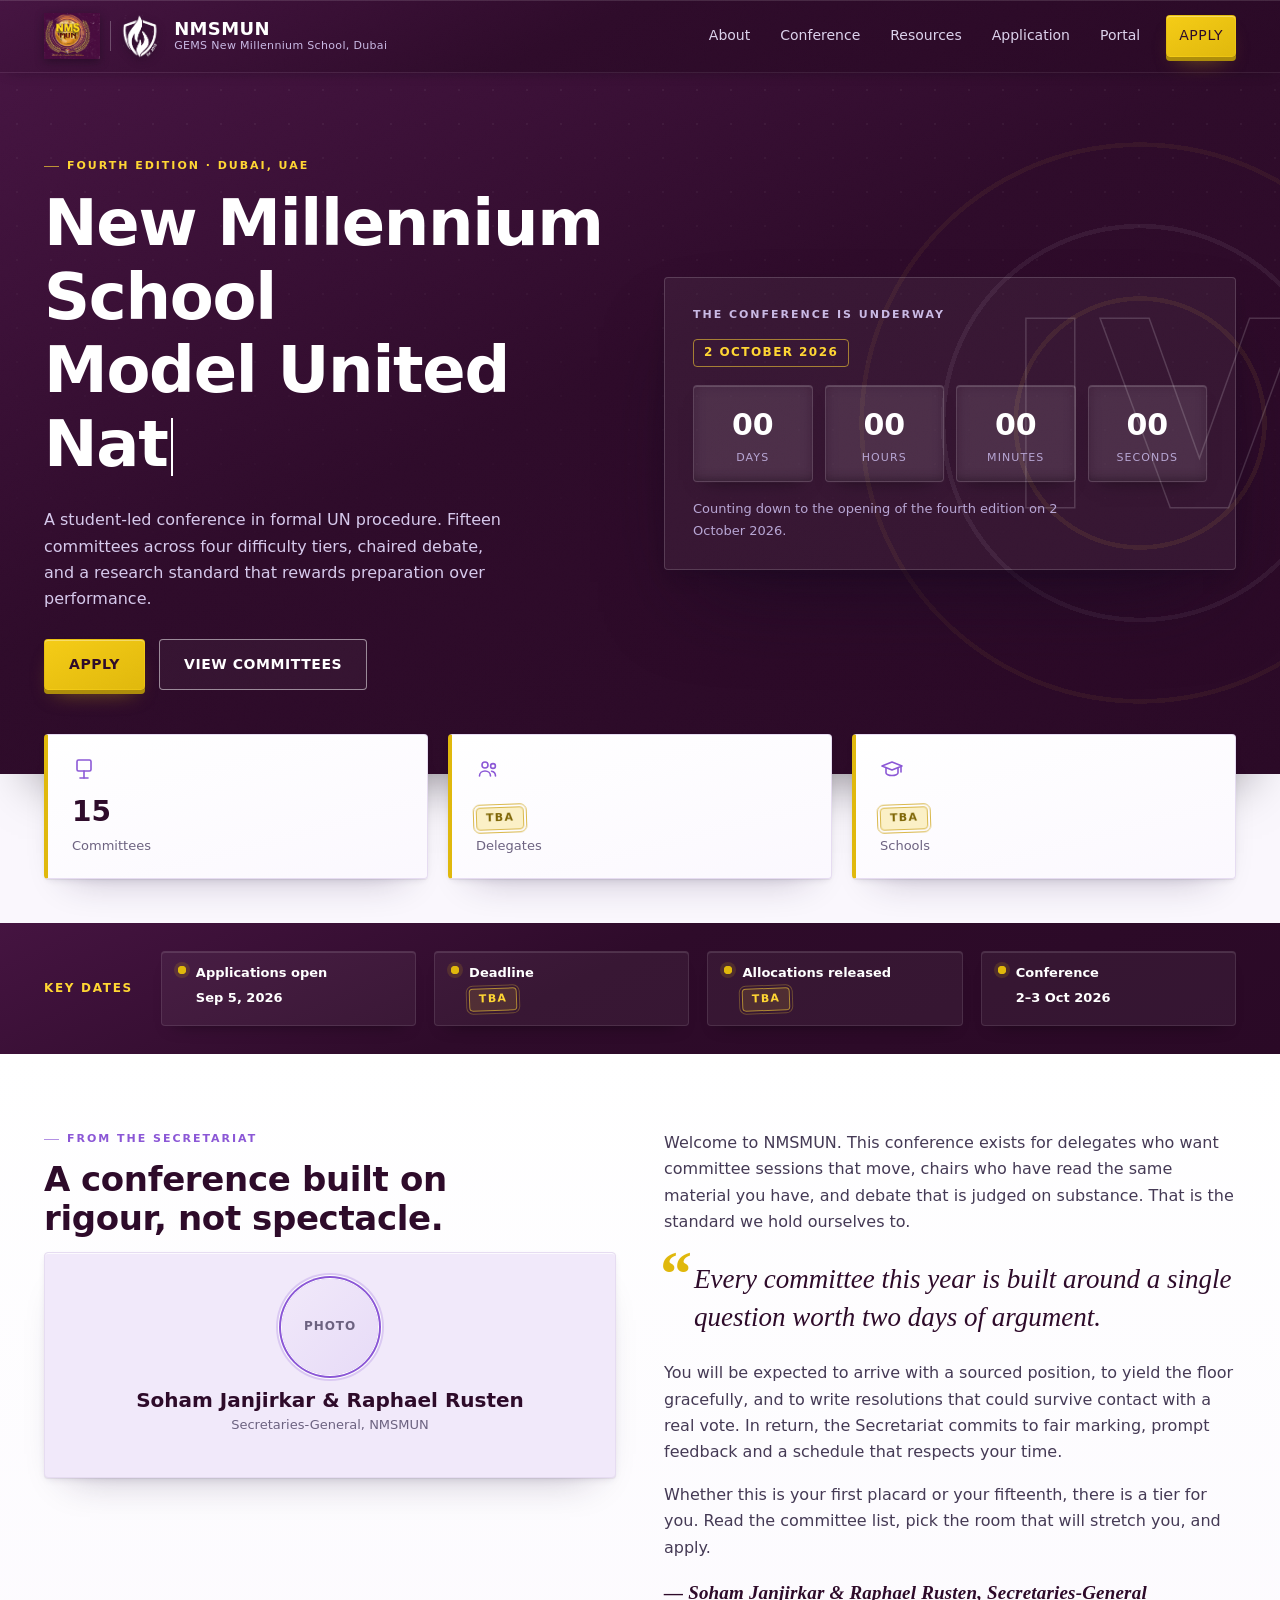
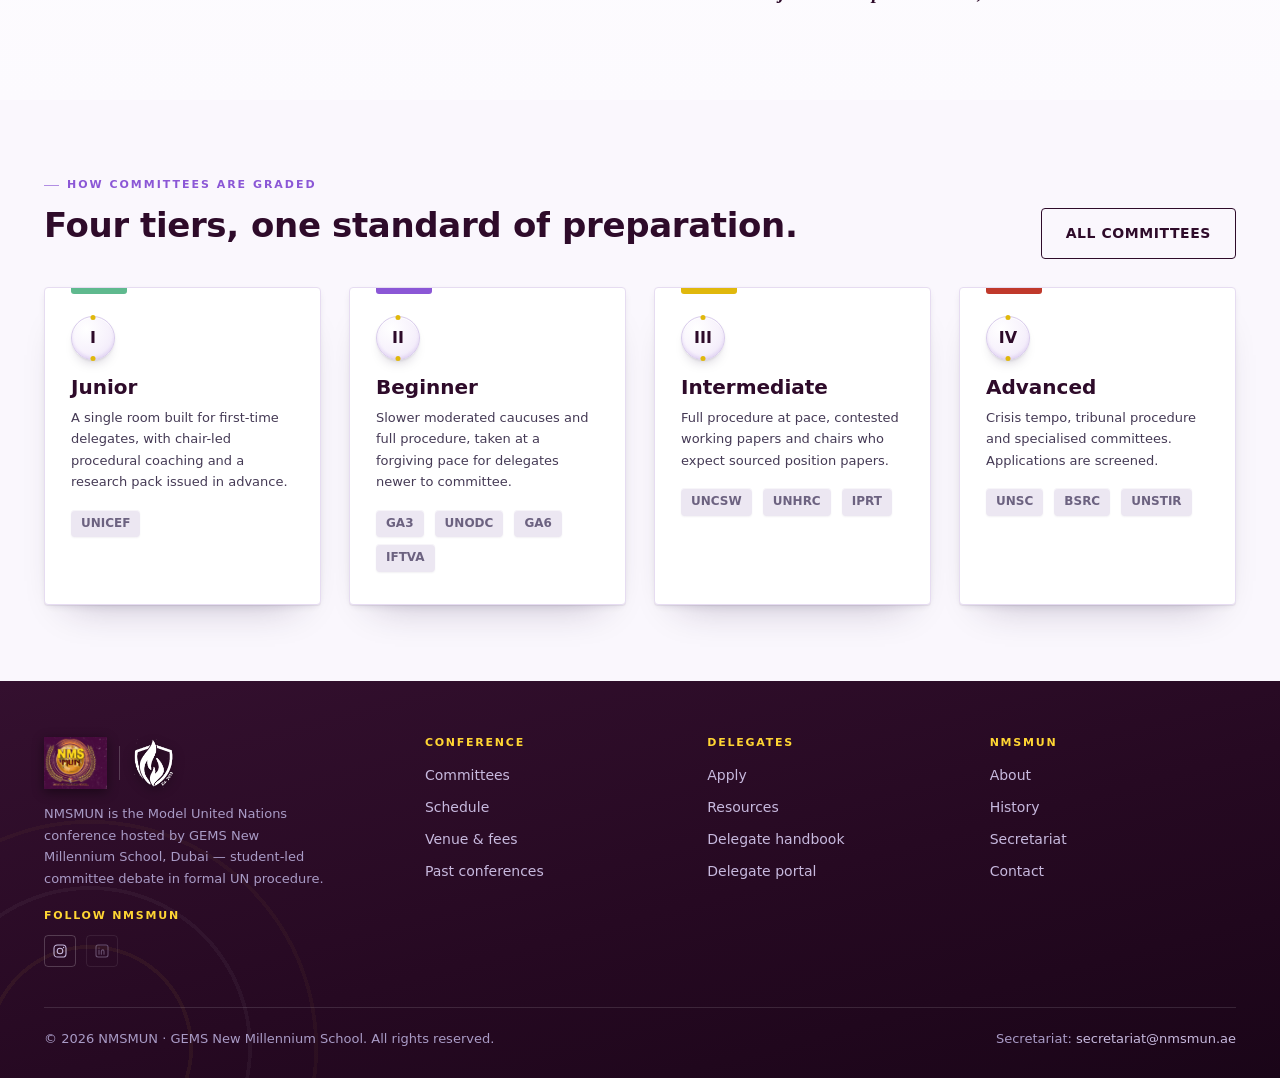
==== commit 40c3cb9d: "A few updates" ====
--- a/Website MUN/index.html
+++ b/Website MUN/index.html
@@ -117,7 +117,7 @@
         <div class="status-strip">
           <div class="status-strip__item">
             <span class="dot" aria-hidden="true"></span>
-            <div><h4>Applications open</h4><span class="tba tba--on-purple">TBA</span></div>
+            <div class="weird"><h4>Applications open</h4><strong class="small key-dates__value">Sep 5, 2026</strong></div>
           </div>
           <div class="status-strip__item">
             <span class="dot" aria-hidden="true"></span>
--- a/Website MUN/css/styles.css
+++ b/Website MUN/css/styles.css
@@ -101,7 +101,11 @@
   line-height: 1.65;
   -webkit-font-smoothing: antialiased;
   text-rendering: optimizeLegibility;
-}
+  user-select: none;
+}
+
+.element::-webkit-scrollbar { display:none; }
+.element { -ms-overflow-style: none; scrollbar-width: none; }
 
 img { max-width: 100%; display: block; }
 a { color: var(--accent); text-decoration: none; }
@@ -937,6 +941,9 @@
   flex: none;
   font-family: var(--font-body); font-size: 12px; font-weight: 700;
   letter-spacing: 0.14em; text-transform: uppercase; color: var(--yellow-on-purple);
+}
+.key-dates .weird {
+  white-space: pre-line;
 }
 .status-strip {
   display: grid; grid-template-columns: repeat(4, 1fr); gap: 18px;
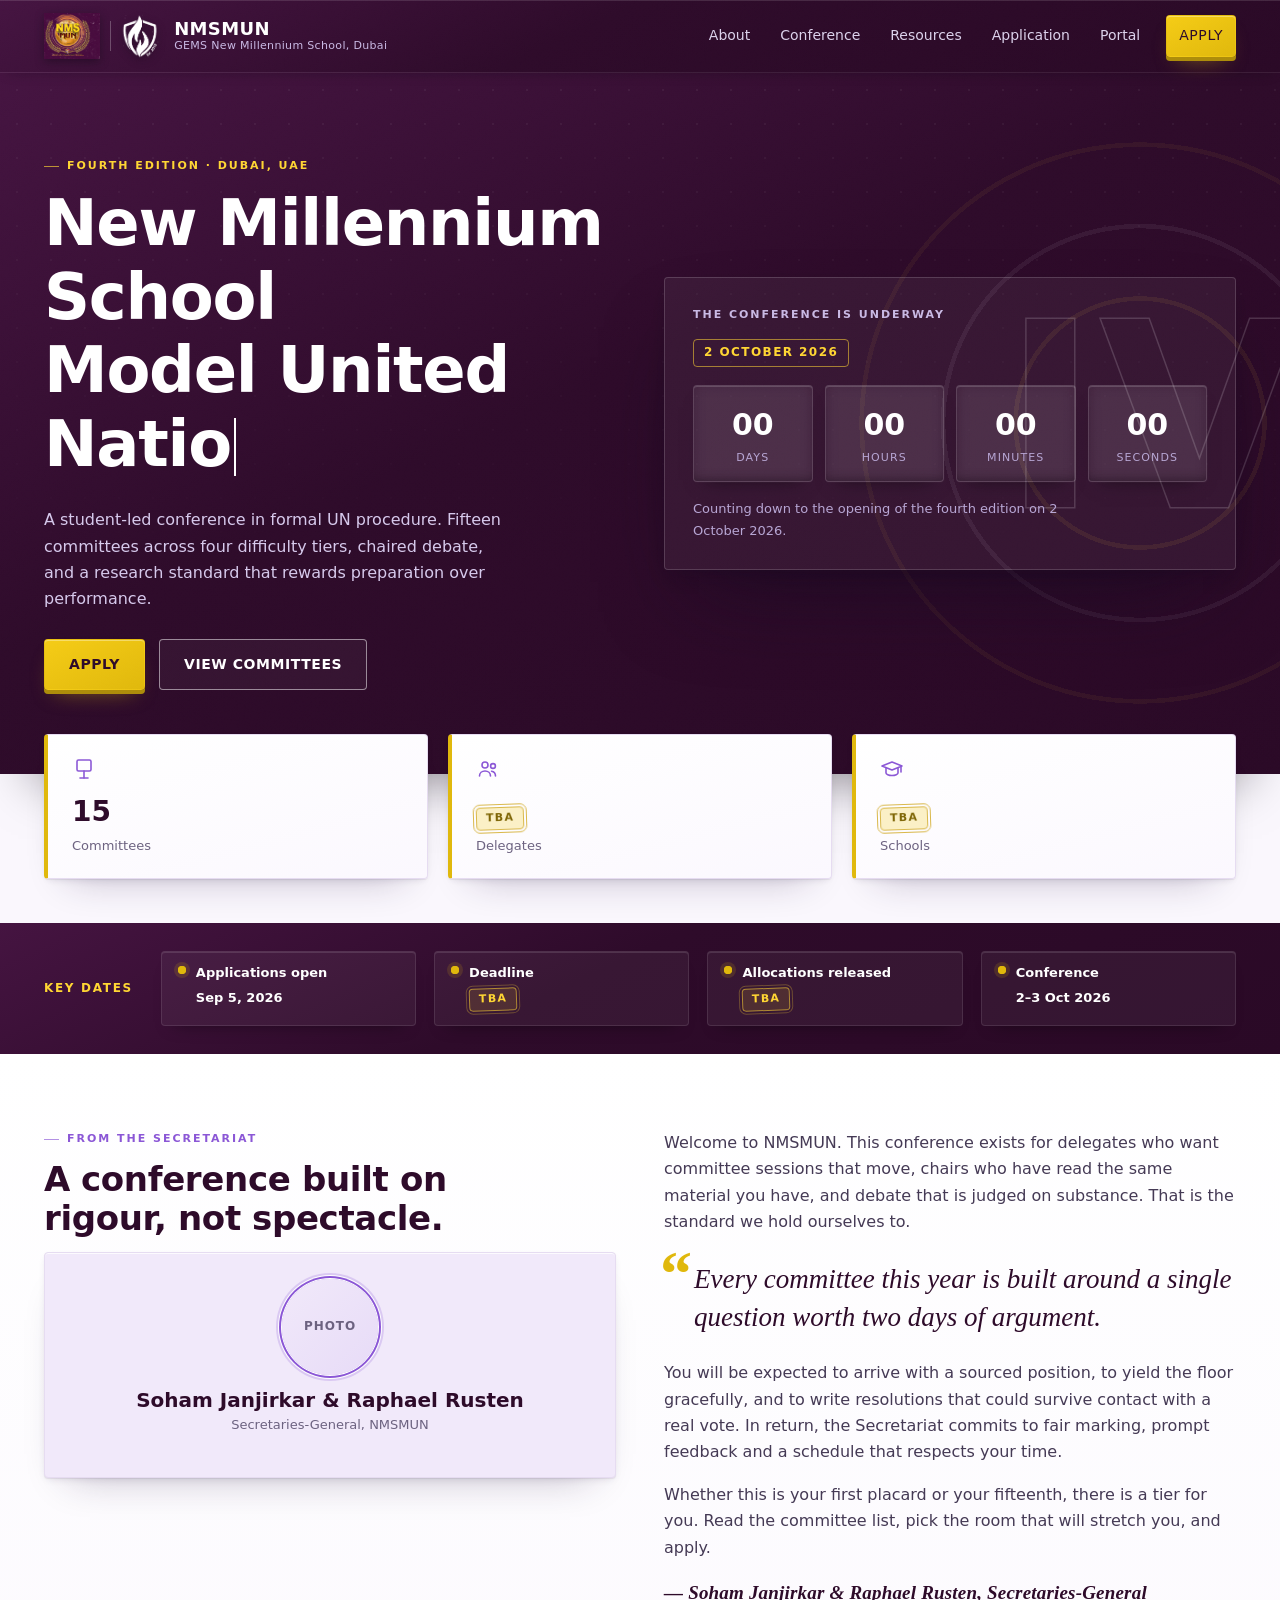
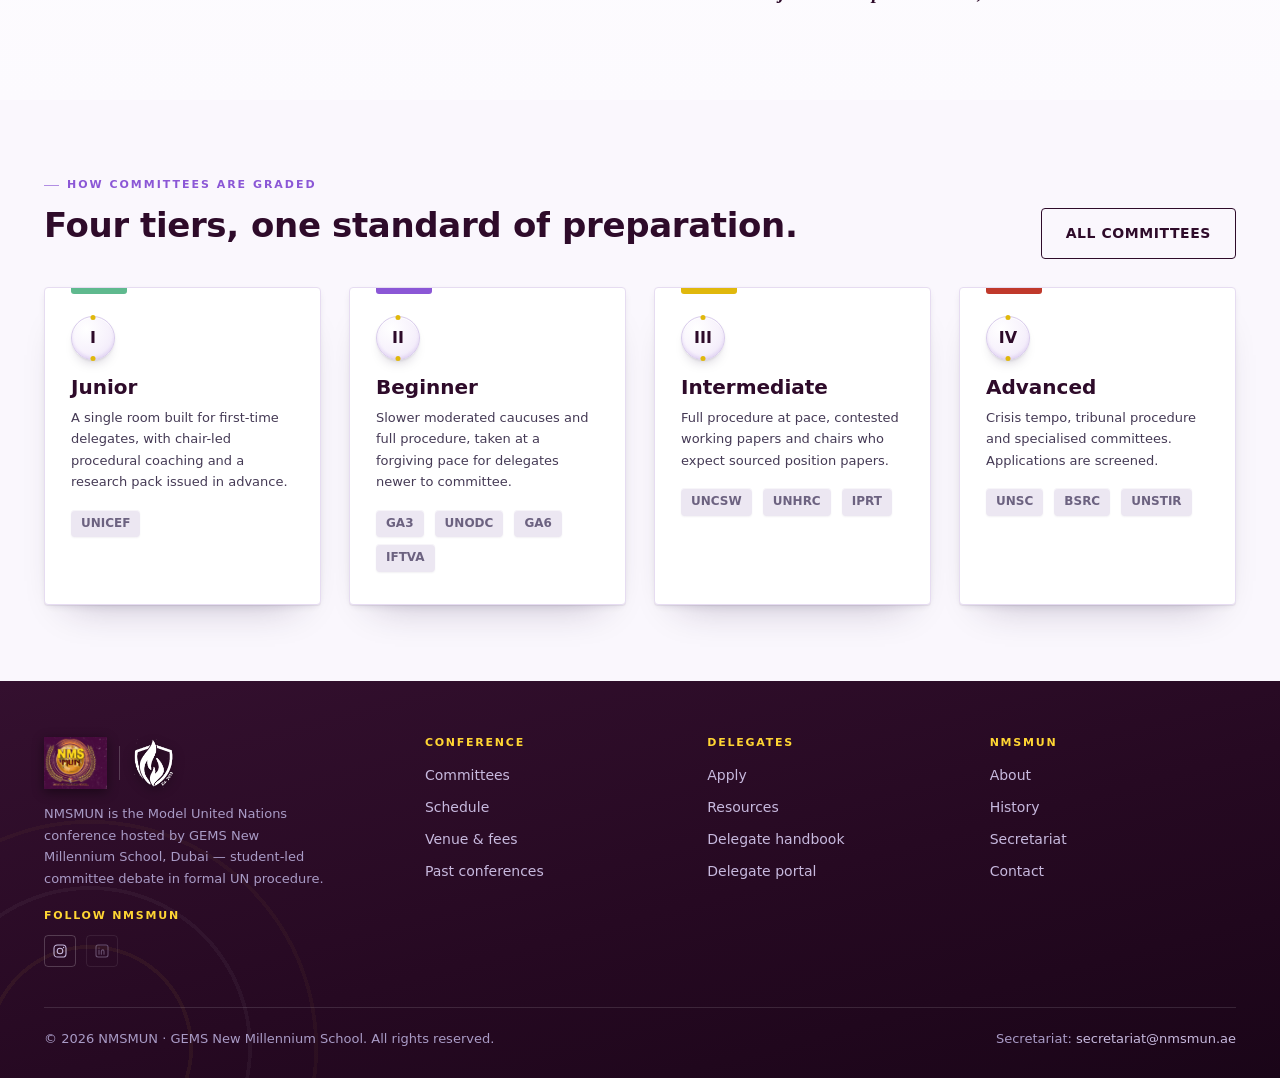
==== commit 9c0f07ca: "sum more stuff" ====
--- a/Website MUN/index.html
+++ b/Website MUN/index.html
@@ -1,7 +1,7 @@
 <!doctype html>
 <html lang="en">
 <head>
-  <meta charset="utf-8">
+  <meta charset="utf-8" name="robots" content="noindex, nofollow">
   <meta name="viewport" content="width=device-width, initial-scale=1">
   <title>NMSMUN — New Millennium School Model United Nations</title>
   <meta name="description" content="NMSMUN is the Model United Nations conference hosted by GEMS New Millennium School, Dubai. Fourth edition — applications and dates to be announced.">
